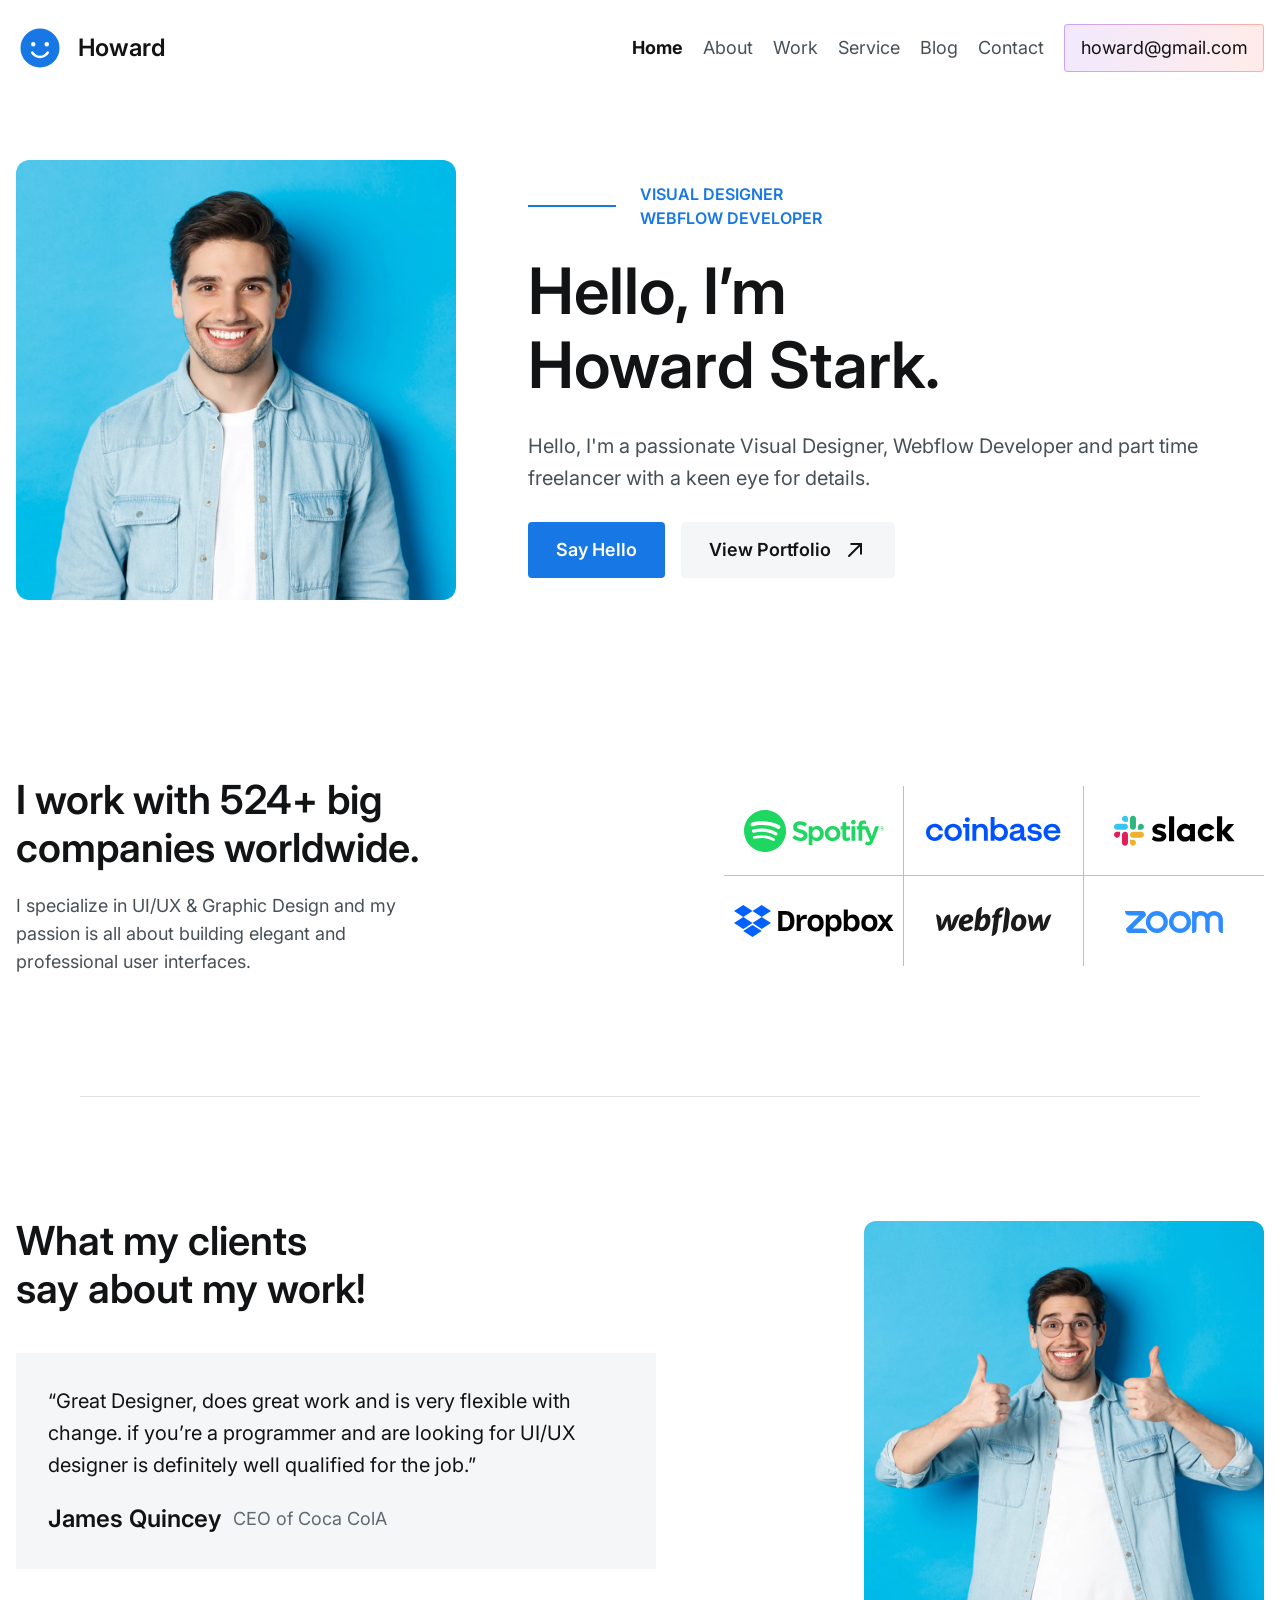
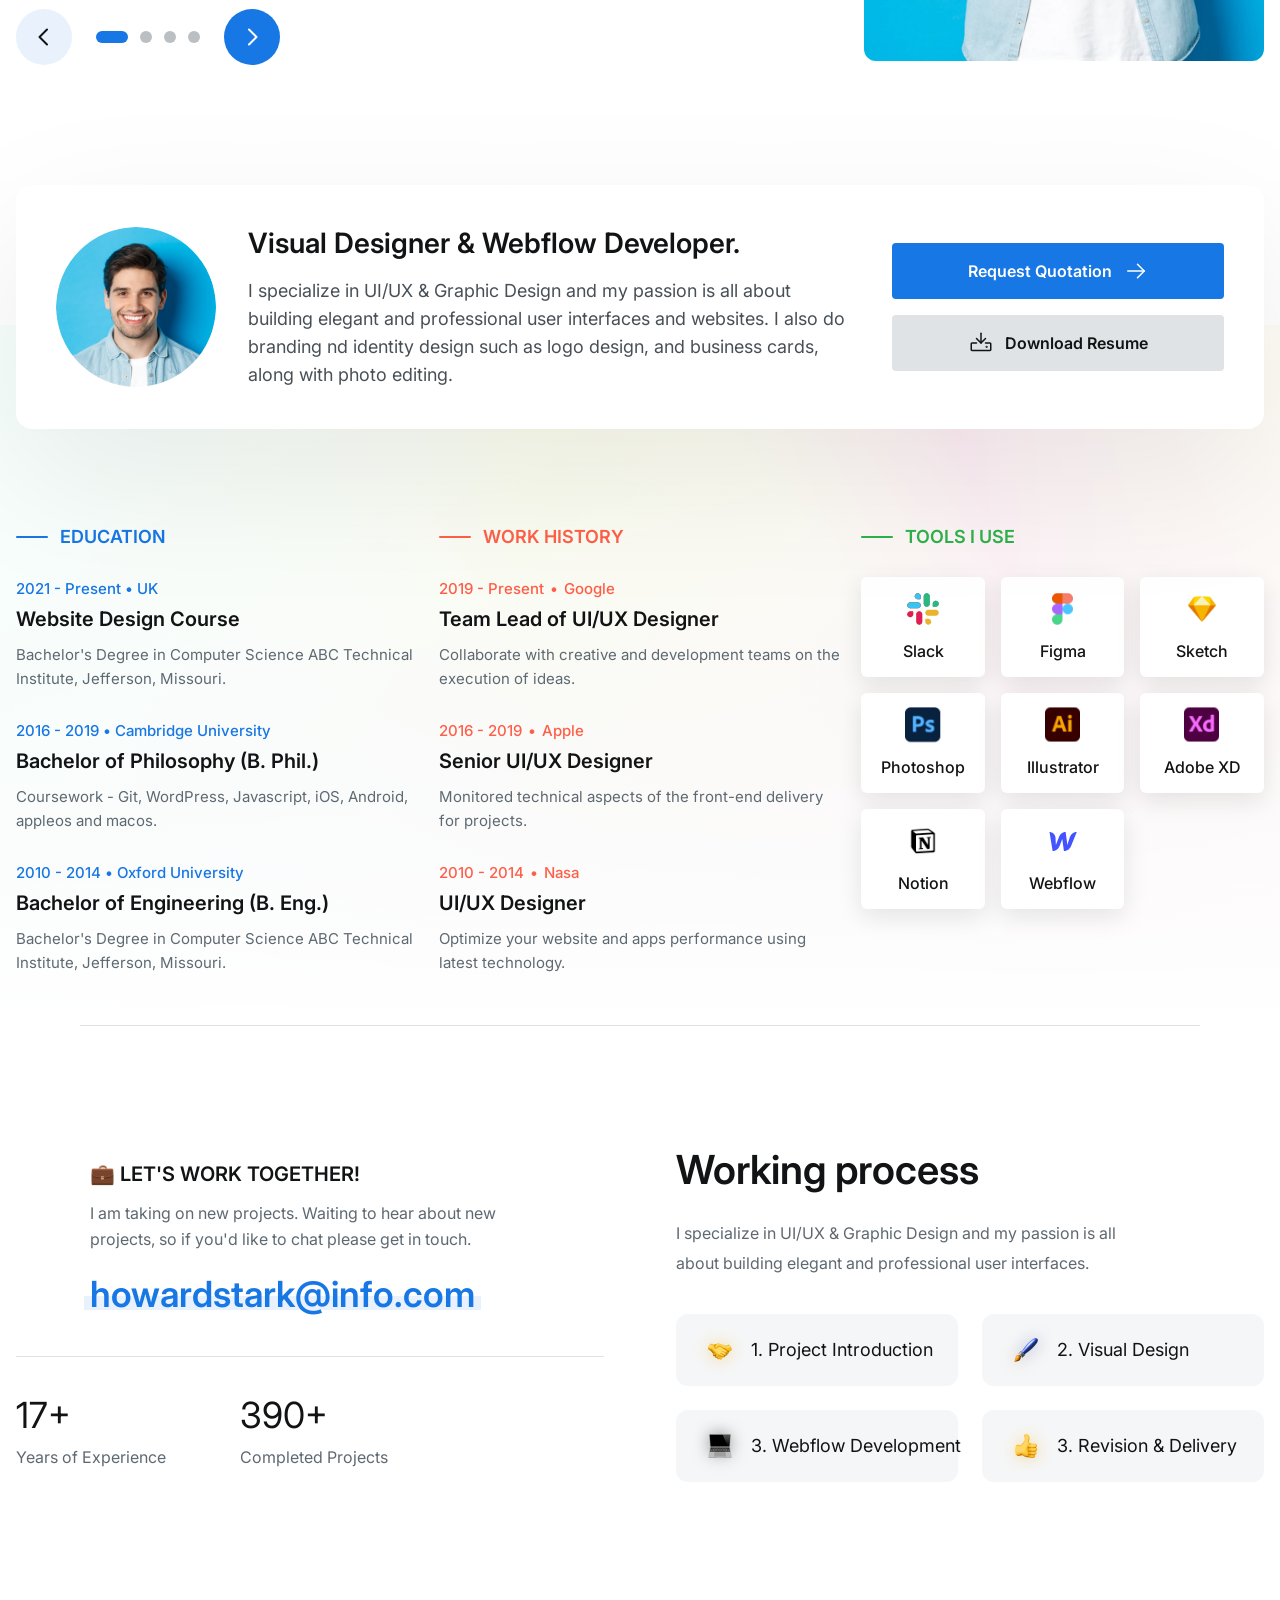
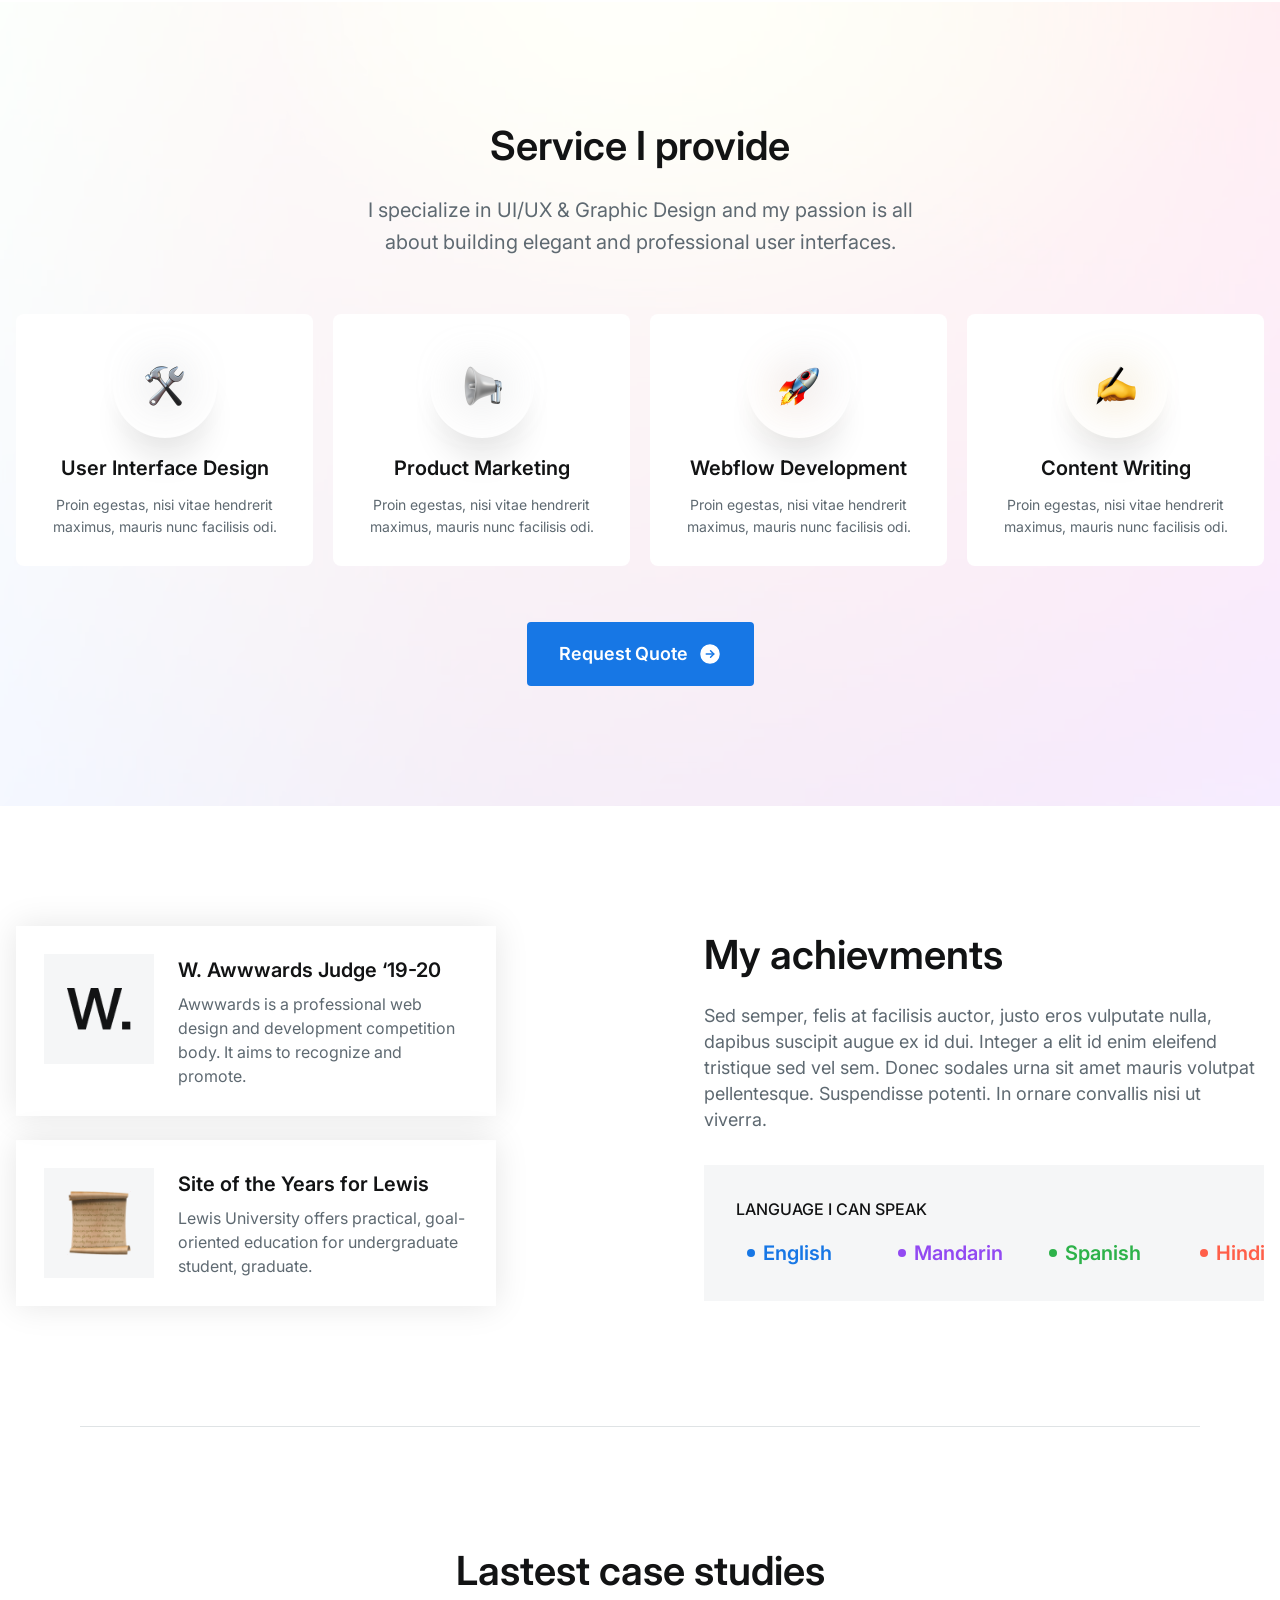
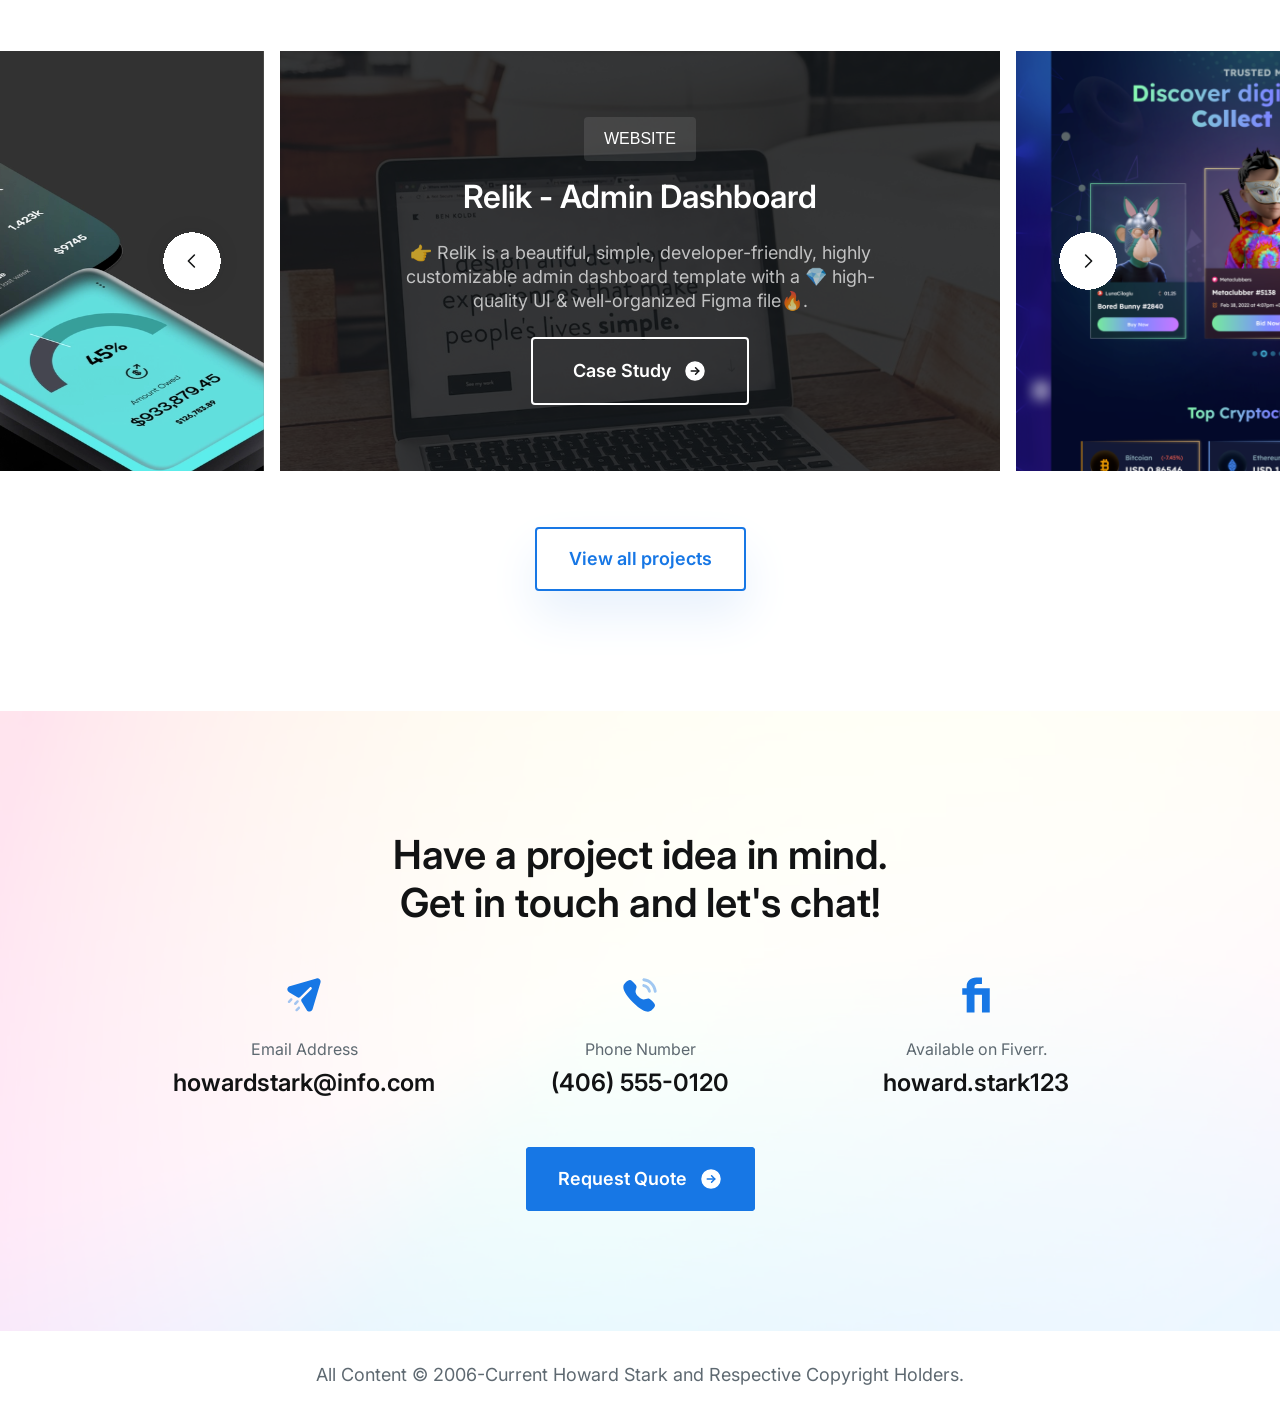
==== task1/index.html @ 7706c27b "Add index.html and new SVG icons for enhanced design and functionality" ====
<!doctype html>
<html lang="vi">
  <head>
    <meta charset="UTF-8" />
    <meta name="viewport" content="width=device-width, initial-scale=1.0" />
    <title>Howard — Portfolio</title>
    <meta name="description" content="" />

    <link rel="preconnect" href="https://fonts.googleapis.com" />
    <link rel="preconnect" href="https://fonts.gstatic.com" crossorigin />
    <link
      href="https://fonts.googleapis.com/css2?family=Fira+Sans:wght@400;500;600;700&family=Inter:wght@400;500;600;700&family=Sora:wght@400;600;700&family=Work+Sans:wght@400;500;600;700&display=swap"
      rel="stylesheet"
    />

    <link rel="preconnect" href="https://fonts.googleapis.com">
    <link rel="preconnect" href="https://fonts.gstatic.com" crossorigin>
    <link href="https://fonts.googleapis.com/css2?family=Inter:wght@400;500;600;700&display=swap" rel="stylesheet">
    <link rel="stylesheet" href="css/reset.css" />
    <link rel="stylesheet" href="css/variables.css" />
    <link rel="stylesheet" href="css/style.css" />
  </head>
  <body>
    <!-- ============ Navigation ============ -->
    <header class="navigation" id="navigation">
      <div class="navigation-logo">
        <a href="#header" class="navbar__logo">
          <img src="assets/icons/smiling-face.svg" alt="" />
          <h1 class="logo-text">Howard</h1>
        </a>
      </div>
      <ul class="navbar-items">
        <li>
          <a href="#header" class="is-active">Home</a>
        </li>
        <li>
          <a href="#about">About</a>
        </li>
        <li>
          <a href="#personal">Work</a>
        </li>
        <li>
          <a href="#services">Service</a>
        </li>
        <li>
          <a href="#latest">Blog</a>
        </li>
        <li>
          <a href="#contact">Contact</a>
        </li>
        <li class="navbar__mail">
          <a href="mailto:howard@gmail.com">howard@gmail.com</a>
        </li>
      </ul>
    </header>

    <!-- ============ Main ============ -->
    <main class="main">
      <!-- ============ Frame554 ============ -->
      <section class="frame554">
        <!-- ============ Frame552 ============ -->
        <div class="frame552">
          <img src="assets/img/avatar1.png" alt="Portrait of Howard Stark">
          <div class="frame552-content">
            <div class="frame552-heading">
              <div class="frame43">
                <div class="frame43-devider"></div>
                <p>Visual Designer<br>Webflow Developer</p>
              </div>
              <h2>Hello, I’m<br>Howard Stark.</h2>
            </div>
            <p>Hello, I'm a passionate Visual Designer, Webflow Developer and part time freelancer with a keen eye for details.</p>
            <div class="frame552-actions">
              <a href="#contact" class="frame552-btn frame552-btn--primary">Say Hello</a>
              <a href="#portfolio" class="frame552-btn frame552-btn--light">
                View Portfolio
                <img src="assets/icons/arrow-topright.svg" alt="">
              </a>
            </div>
          </div>
        </div>
      </section>

      <!-- ============ Company Logo ============ -->
      <section class="company-logo" id="company-logo">
        <div class="company-logo-content" id="content">
          <h2>I work with 524+ big companies worldwide.</h2>
          <p>I specialize in UI/UX & Graphic Design and my passion is all about building elegant and professional user interfaces.</p>
        </div>
        <ul class="company-logo-logo" id="logo">
          <li>
            <img src="assets/icons/spotify.svg" alt="Spotify">
          </li>
          <li>
            <img src="assets/icons/coinbase.svg" alt="Coinbase">
          </li>
          <li>
            <img src="assets/icons/slack.svg" alt="Slack">
          </li>
          <li>
            <img src="assets/icons/dropblock.svg" alt="Dropbox">
          </li>
          <li>
            <img src="assets/icons/webflow.svg" alt="Webflow">
          </li>
          <li>
            <img src="assets/icons/zoom.svg" alt="Zoom">
          </li>
        </ul>
      </section>

      <div class="devider"></div>

      <!-- ============ Frame551 ============ -->
      <section class="frame551" id="header">
        <div class="frame551-content">
          <h2>What my clients<br>say about my work!</h2>
          <div class="frame551-testimonial">
            <p>“Great Designer, does great work and is very flexible with change. if you’re a programmer and are looking for UI/UX designer is definitely well qualified for the job.”</p>
            <div class="frame551-testimonial-content">
              <p class="frame551-testimonial-content-name">James Quincey</p>
              <p class="frame551-testimonial-content-title">CEO of Coca ColA</p>
            </div>
          </div>
          <div class="frame551-text-actions">
            <button type="button" class="frame551-arrow" aria-label="Previous testimonial">
              <img src="assets/icons/arrow-button-left.svg" alt="">
            </button>
            <div class="frame551-positions" aria-label="Testimonial 1 of 4">
              <span class="Rectangle-30" aria-current="true"></span>
              <span class="frame551-position"></span>
              <span class="frame551-position"></span>
              <span class="frame551-position"></span>
            </div>
            <button type="button" class="frame551-arrow" aria-label="Next testimonial">
              <img src="assets/icons/arrow-button-right.svg" alt="">
            </button>
          </div>
        </div>
        <img src="assets/img/avatar2.png" alt="Portrait of Howard Stark">
      </section>

      <!-- ============ About Me ============ -->
      <section class="about-me" id="about-me">
        
        <div class="about">
          <img src="assets/img/avatar3.png" alt="Portrait of Howard Stark">
          <div class="about-content">
            <h2>Visual Designer & Webflow Developer.</h2>
            <p>I specialize in UI/UX &amp; Graphic Design and my passion is all about building elegant and professional user interfaces and websites. I also do branding nd identity design such as logo design, and business cards, along with photo editing.</p>
          </div>
          <div class="about-button">
            <a href="#contact" class="about-button-primary">
              Request Quotation
              <img src="assets/icons/icon-arrowright.svg" alt="">
            </a>
            <a href="#contact" class="about-button-secondary">
              <img src="assets/icons/icon-download.svg" alt="">
              Download Resume
            </a>
          </div>
        </div>
        <!-- ============ Resume ============ -->
        <div class="resume">
          <!-- ============ Education ============ -->
          <div class="education">
            <h3>Education</h3>
            <div class="education-content">
              <div class="education-content-heading">
                <div class="education-content-heading-funfact">
                  <p>2021 - Present</p>
                  <p>•</p>
                  <p>UK</p>
                </div>
                <h4>Website Design Course</h4>
              </div>
              <p>Bachelor's Degree in Computer Science ABC Technical Institute, Jefferson, Missouri.</p>
            </div>
            <div class="education-content">
              <div class="education-content-heading">
                <div class="education-content-heading-funfact">
                  <p>2016 - 2019</p>
                  <p>•</p>
                  <p>Cambridge University</p>
                </div>
                <h4>Bachelor of Philosophy (B. Phil.)</h4>
              </div>
              <p>Coursework - Git, WordPress, Javascript, iOS, Android, appleos and macos.</p>
            </div>
            <div class="education-content">
              <div class="education-content-heading">
                <div class="education-content-heading-funfact">
                  <p>2010 - 2014</p>
                  <p>•</p>
                  <p>Oxford University</p>
                </div>
                <h4>Bachelor of Engineering (B. Eng.)</h4>
              </div>
              <p>Bachelor's Degree in Computer Science ABC Technical Institute, Jefferson, Missouri.</p>
            </div>
          </div>
          <!-- ============ Work History ============ -->
          <div class="work-history">
            <h3>Work History</h3>
            <div class="work-history-content">
              <div class="work-history-content-heading">
                <div class="work-history-content-heading-funfact">
                  <p>2019 - Present</p>
                  <p>•</p>
                  <p>Google</p>
                </div>
                <h4>Team Lead of UI/UX Designer</h4>
              </div>
              <p>Collaborate with creative and development teams on the execution of ideas.</p>
            </div>
            <div class="work-history-content">
              <div class="work-history-content-heading">
                <div class="work-history-content-heading-funfact">
                  <p>2016 - 2019</p>
                  <p>•</p>
                  <p>Apple</p>
                </div>
                <h4>Senior UI/UX Designer</h4>
              </div>
              <p>Monitored technical aspects of the front-end delivery for projects.</p>
            </div>
            <div class="work-history-content">
              <div class="work-history-content-heading">
                <div class="work-history-content-heading-funfact">
                  <p>2010 - 2014</p>
                  <p>•</p>
                  <p>Nasa</p>
                </div>
                <h4>UI/UX Designer</h4>
              </div>
              <p>Optimize your website and apps performance using latest technology.</p>
            </div>
          </div>
          <!-- ============ Tools i USE ============ -->
          <div class="tools-i-use">
            <h3>Tools i USE</h3>
            <ul class="tools">
              <li class="tool">
                <img src="assets/icons/slack-vertical.svg" alt="Slack Logo">
                <p>Slack</p>
              </li>
              <li class="tool">
                <img src="assets/icons/figma-vertical.svg" alt="Figma Logo">
                <p>Figma</p>
              </li>
              <li class="tool">
                <img src="assets/icons/sketch-vertical.svg" alt="Sketch Logo">
                <p>Sketch</p>
              </li>
              <li class="tool">
                <img src="assets/icons/photoshop-vertical.svg" alt="Photoshop Logo">
                <p>Photoshop</p>
              </li>
              <li class="tool">
                <img src="assets/icons/illustrator-vertical.svg" alt="Illustrator Logo">
                <p>Illustrator</p>
              </li>
              <li class="tool">
                <img src="assets/icons/adobexd-vertical.svg" alt="Adobe XD Logo">
                <p>Adobe XD</p>
              </li>
              <li class="tool">
                <img src="assets/icons/notion-vertical.svg" alt="Notion Logo">
                <p>Notion</p>
              </li>
              <li class="tool">
                <img src="assets/icons/webflow-vertical.svg" alt="Webflow Logo">
                <p>Webflow</p>
              </li>
            </ul>
          </div>
        </div>
      </section>
      <div class="devider"></div>

      <!-- ============ Working Process ============ -->
      <section class="working-process" id="working-process">
        <div class="contact-info">
          <div class="cta">
            <div class="cta-heading">
              <h2>💼 LET'S WORK TOGETHER!</h2>
              <p>I am taking on new projects. Waiting to hear about new <br>projects, so if you'd like to chat please get in touch.</p>
            </div>
            <div class="cta-email">
              <p>howardstark@info.com</p>
              <div class="cta-email-underline"></div>
            </div>
          </div>
          <div class="contact-info-devider"></div>
          <div class="fun-fact">
            <div class="year-of-exp">
              <p>17+</p>
              <h3>Years of Experience</h3>
            </div>
            <div class="completed-projects">
              <p>390+</p>
              <h3>Completed Projects</h3>
            </div>
          </div>
        </div>
        <div class="content">
          <div class="content-heading">
            <h4>Working process</h4>
            <p>I specialize in UI/UX & Graphic Design and my passion is all <br>about building elegant and professional user interfaces.</p>
          </div>
          <ul class="content-process">
            <li class="content-process-item">
              <div class="content-process-item-icon">
                <img class="icon-blur" src="assets/icons/process-icon1.png" alt="">
                <img src="assets/icons/process-icon1.png" alt="">
              </div>
              <p>1. Project Introduction</p>
            </li>
            <li class="content-process-item">
              <div class="content-process-item-icon">
                <img class="icon-blur" src="assets/icons/process-icon2.png" alt="">
                <img src="assets/icons/process-icon2.png" alt="">
              </div>
              <p>2. Visual Design</p>
            </li>
            <li class="content-process-item">
              <div class="content-process-item-icon">
                <img class="icon-blur" src="assets/icons/process-icon3.png" alt="">
                <img src="assets/icons/process-icon3.png" alt="">
              </div>
              <p>3. Webflow Development</p>
            </li>
            <li class="content-process-item">
              <div class="content-process-item-icon">
                <img class="icon-blur" src="assets/icons/process-icon4.png" alt="">
                <img src="assets/icons/process-icon4.png" alt="">
              </div>
              <p>3. Revision & Delivery</p>
            </li>
          </ul>
        </div>
      </section>

      <!-- ============ Service I provide ============ -->
      <section class="service" id="service">
        <div class="service-heading">
          <h2>Service I provide</h2>
          <p>I specialize in UI/UX & Graphic Design and my passion is all about building elegant and professional user interfaces.</p>
        </div>
        <ul class="service-card">
          <li class="service-card-item">
            <div class="service-card-item-icon">
              <img class="icon-service-blur" src="assets/icons/service-icon1.png" alt="">
              <img src="assets/icons/service-icon1.png" alt="">
              <div class="service-card-item-icon-background"></div>
            </div>
            <div class="service-card-item-content">
              <h3>User Interface Design</h3>
              <p>Proin egestas, nisi vitae hendrerit maximus, mauris nunc facilisis odi.</p>
            </div>
          </li>
          <li class="service-card-item">
            <div class="service-card-item-icon">
              <img class="icon-service-blur" src="assets/icons/service-icon2.png" alt="">
              <img src="assets/icons/service-icon2.png" alt="">
              <div class="service-card-item-icon-background"></div>
            </div>
            <div class="service-card-item-content">
              <h3>Product Marketing</h3>
              <p>Proin egestas, nisi vitae hendrerit maximus, mauris nunc facilisis odi.</p>
            </div>
          </li>
          <li class="service-card-item">
            <div class="service-card-item-icon">
              <img class="icon-service-blur" src="assets/icons/service-icon3.png" alt="">
              <img src="assets/icons/service-icon3.png" alt="">
              <div class="service-card-item-icon-background"></div>
            </div>
            <div class="service-card-item-content">
              <h3>Webflow Development</h3>
              <p>Proin egestas, nisi vitae hendrerit maximus, mauris nunc facilisis odi.</p>
            </div>
          </li>
          <li class="service-card-item">
            <div class="service-card-item-icon">
              <img class="icon-service-blur" src="assets/icons/service-icon4.png" alt="">
              <img src="assets/icons/service-icon4.png" alt="">
              <div class="service-card-item-icon-background"></div>
            </div>
            <div class="service-card-item-content">
              <h3>Content Writing</h3>
              <p>Proin egestas, nisi vitae hendrerit maximus, mauris nunc facilisis odi.</p>
            </div>
          </li>
        </ul>
        <div class="service-button">
          <a href="#contact" class="service-button-primary">
            Request Quote
            <img src="assets/icons/arrow-whitecycle-right.svg">
          </a>
        </div>
      </section>

      <!-- ============ Awards ============ -->
      <section class="awards" id="awards">
        <div class="awards-card">
          <div class="awards-card-item">
            <div class="awards-card-item-icon">
              <img src="assets/icons/award-icon1.png" alt="">
            </div>
            <div class="awards-card-item-content">
              <h3>W. Awwwards Judge ‘19-20</h3>
              <p>Awwwards is a professional web design and development competition body. It aims to recognize and promote.</p>
            </div>
          </div>
          <div class="awards-card-item">
            <div class="awards-card-item-icon">
              <img src="assets/icons/award-icon2.png" alt="">
            </div>
            <div class="awards-card-item-content">
              <h3>Site of the Years for Lewis</h3>
              <p>Lewis University offers practical, goal-oriented education for undergraduate student, graduate.</p>
            </div>
          </div>
        </div>  
        <div class="awards-content">
          <div class="awards-content-heading">
            <h2>My achievments</h2>
            <p>Sed semper, felis at facilisis auctor, justo eros vulputate nulla, dapibus suscipit augue ex id dui. Integer a elit id enim eleifend tristique sed vel sem. Donec sodales urna sit amet mauris volutpat pellentesque. Suspendisse potenti. In ornare convallis nisi ut viverra.</p>
          </div>
          <div class="awards-content-language">
            <h4>LANGUAGE I CAN SPEAK</h4>
            <ul class="awards-content-language-list">
              <li>
                <span class="dot" aria-hidden="true"></span>
                <p>English</p>
              </li>
              <li>
                <span class="dot" aria-hidden="true"></span>
                <p>Mandarin</p>
              </li>
              <li>
                <span class="dot" aria-hidden="true"></span>
                <p>Spanish</p>
              </li>
              <li>
                <span class="dot" aria-hidden="true"></span>
                <p>Hindi</p>
              </li>
            </ul>
          </div>
        </div>
      </section>
      <div class="devider"></div>

      <!-- ============ Lastest case studies ============ -->
      <section class="projects" id="projects">
        <h2>Lastest case studies</h2>
        <div class="projects-card">
          <div class="projects-card-item">
            <img class="projects-card-media" src="assets/img/project1.svg" alt="Mobile analytics dashboard">
          </div>
          <div class="projects-card-item projects-card-item--featured">
            <img class="projects-card-media" src="assets/img/project2.png" alt="Laptop on a table showing a website">
            <div class="projects-card-overlay">
              <div class="projects-card-heading">
                <div class="projects-card-heading-content">
                  <p class="projects-card-frame64">WEBSITE</p>
                  <h3>Relik - Admin Dashboard</h3>
                </div>
                <p>👉 Relik is a beautiful, simple, developer-friendly, highly customizable admin dashboard template with a 💎 high-quality UI &amp; well-organized Figma file🔥.</p>
              </div>
              <a href="#projects" class="projects-card-case">
                Case Study
                <img src="assets/icons/black-arrow-whitecycle-right.svg" alt="">
              </a>
            </div>
          </div>
          <div class="projects-card-item">
            <img class="projects-card-media" src="assets/img/project3.svg" alt="NFT marketplace preview">
          </div>
          <button type="button" class="projects-card-button projects-card-button--prev" aria-label="Previous project">
            <img src="assets/icons/whitecycle-left.svg" alt="">
          </button>
          <button type="button" class="projects-card-button projects-card-button--next" aria-label="Next project">
            <img src="assets/icons/whitecycle-right.svg" alt="">
          </button>
        </div>
        <div class="projects-button">
          <a href="#projects" class="projects-button-primary">
            View all projects
          </a>
        </div>
      </section>
    </main>

    <!-- ============ Footer ============ -->
    <footer class="footer" id="footer">
      <div class="footer-CTA">
        <h2>Have a project idea in mind.<br>Get in touch and let's chat!</h2>
        <div class="footer-CTA-frame497">
          <div class="footer-CTA-frame494">
            <img src="assets/icons/email-icon.svg" alt="">
            <div class="footer-CTA-frame494-content">
              <h3>Email Address</h3>
              <p>howardstark@info.com</p>
            </div>
          </div>
          <div class="footer-CTA-frame495">
            <img src="assets/icons/phone-icon.svg" alt="">
            <div class="footer-CTA-frame495-content">
              <h3>Phone Number</h3>
              <p>(406) 555-0120</p>
            </div>
          </div>
          <div class="footer-CTA-frame496">
            <img src="assets/icons/fiverr-icon.svg" alt="">
            <div class="footer-CTA-frame496-content">
              <h3>Available on Fiverr.</h3>
              <p>howard.stark123</p>
            </div>
          </div>
        </div>
        <div class="footer-CTA-button">
          <a href="#contact" class="footer-CTA-button-primary">
            Request Quote
            <img src="assets/icons/arrow-whitecycle-right.svg" alt="">
          </a>
        </div>
      </div>
      <div class="footer-copyright">
        <h2>All Content © 2006-Current Howard Stark and Respective Copyright Holders.</h2>
      </div>
    </footer>
  </body>
</html>
---- task1/css/variables.css ----
:root {
    /* ---- COLOR ---- */

    /* ---- Colors (main) ---- */
    --color-main50: #E8F1FC; 
    --color-main100: #D1E4FA; 
    --color-main200: #A2C9F5; 
    --color-main300: #74ADEF; 
    --color-main400: #4592EA; 
    --color-main500: #1777E5; 
    --color-main600: #125FB7; 
    --color-main700: #0E4789; 
    --color-main800: #09305C; 
    --color-main900: #05182E; 
    /* ---- Colors (product) ---- */
    --color-product50: #E6F8FF; 
    --color-product100: #CCF1FF; 
    --color-product200: #99E4FF; 
    --color-product300: #66D6FF; 
    --color-product400: #33C9FF; 
    --color-product500: #00BBFF; 
    --color-product600: #0096CC; 
    --color-product700: #007099; 
    --color-product800: #004B66; 
    --color-product900: #002533; 
    /* ---- Colors (resume) ---- */
    --color-resume50: #FAEEEE; 
    --color-resume100: #F5DEDD; 
    --color-resume200: #ECBDBB; 
    --color-resume300: #E29B99; 
    --color-resume400: #D97A77; 
    --color-resume500: #CF5955; 
    --color-resume600: #A64744; 
    --color-resume700: #7C3533; 
    --color-resume800: #532422; 
    --color-resume900: #291211; 
    /* ---- Colors (ceo) ---- */
    --color-ceo50: #FFEFED; 
    --color-ceo100: #FFDFDB; 
    --color-ceo200: #FFBFB6; 
    --color-ceo300: #FF9F92; 
    --color-ceo400: #FF7F6D; 
    --color-ceo500: #FF5F49; 
    --color-ceo600: #CC4C3A; 
    --color-ceo700: #99392C; 
    --color-ceo800: #66261D; 
    --color-ceo900: #33130F;
    /* ---- Colors (ceo-2) ---- */
    --color-ceo-2-50: #EBEFF7; 
    --color-ceo-2-100: #CFD8E5; 
    --color-ceo-2-200: #A9B9CC; 
    --color-ceo-2-300: #889BB6; 
    --color-ceo-2-400: #6D84A6; 
    --color-ceo-2-500: #536D97; 
    --color-ceo-2-600: #3E5985; 
    --color-ceo-2-700: #274577; 
    --color-ceo-2-800: #153367; 
    --color-ceo-2-900: #0D2159;
    /* ---- Colors (dev) ---- */
    --color-dev50: #FEFBEF; 
    --color-dev100: #FDF8DF; 
    --color-dev200: #FAF1C0; 
    --color-dev300: #F8E9A0; 
    --color-dev400: #F5E281; 
    --color-dev500: #F3DB61; 
    --color-dev600: #C2AF4E; 
    --color-dev700: #92833A; 
    --color-dev800: #615827; 
    --color-dev900: #312C13;
    /* ---- Colors (dev-2) ---- */
    --color-dev-2-50: #E9F0EC; 
    --color-dev-2-100: #D3E2DA; 
    --color-dev-2-200: #A7C4B4; 
    --color-dev-2-300: #7BA78F; 
    --color-dev-2-400: #4F8969; 
    --color-dev-2-500: #236C44; 
    --color-dev-2-600: #1C5636; 
    --color-dev-2-700: #154129; 
    --color-dev-2-800: #0E2B1B; 
    --color-dev-2-900: #07160E;
        /* ---- Colors (gray) ---- */
    --color-gray50: #F5F6F7; 
    --color-gray100: #DFE3E5; 
    --color-gray200: #BABFC3; 
    --color-gray300: #9AA1A6; 
    --color-gray400: #7B848B; 
    --color-gray500: #5E6971; 
    --color-gray600: #485057; 
    --color-gray700: #353A3E; 
    --color-gray800: #222628; 
    --color-gray900: #121314;
    --color-white: #FFFFFF;
    /* ---- Colors (uiux) ---- */
    --color-uiux50: #F4EDFE; 
    --color-uiux100: #E9DBFC; 
    --color-uiux200: #D3B6FA; 
    --color-uiux300: #BE92F7; 
    --color-uiux400: #A86DF5; 
    --color-uiux500: #9249F2; 
    --color-uiux600: #753AC2; 
    --color-uiux700: #582C91; 
    --color-uiux800: #3A1D61; 
    --color-uiux900: #1D0F30;
    /* ---- Colors (doctor) ---- */
    --color-doctor50: #FFFBE8; 
    --color-doctor100: #FFF7D1; 
    --color-doctor200: #FFF0A3; 
    --color-doctor300: #FFE876; 
    --color-doctor400: #FFE148; 
    --color-doctor500: #FFD91A; 
    --color-doctor600: #CCAE15; 
    --color-doctor700: #998210; 
    --color-doctor800: #66570A; 
    --color-doctor900: #332B05;
    /* ---- Colors (photo) ---- */
    --color-photo50: #EAF7ED; 
    --color-photo100: #D5F0DB; 
    --color-photo200: #ABE0B7; 
    --color-photo300: #81D192; 
    --color-photo400: #57C16E; 
    --color-photo500: #2DB24A; 
    --color-photo600: #248E3B; 
    --color-photo700: #1B6B2C; 
    --color-photo800: #12471E; 
    --color-photo900: #09240F;

    /* ---- TYPOGRAPHY ---- */
    --font-main: "Inter", sans-serif;
    --font-product-design: "Work Sans";
    --font-ceo: "Satoshi";
    --font-resume: "Fira Sans";
    --font-dev: "Inter";


    --main-display1: 600 80px/1.2 var(--font-main); color: var(--color-gray900);
    --main-h1: 600 48px/1.2 var(--font-main); color: var(--color-gray900);
    --main-h2: 600 40px/1.2 var(--font-main); color: var(--color-gray900);
    --main-h3: 600 32px/1.2 var(--font-main); color: var(--color-gray900);
    --main-h4: 600 24px/1.2 var(--font-main); color: var(--color-gray900);
    --main-h5: 600 18px/1.2 var(--font-main); color: var(--color-gray900);

    --main-cap1: 600 20px/1.2 var(--font-main); color: var(--color-gray900);
    --main-cap2: 600 18px/1.2 var(--font-main); color: var(--color-gray900);
    --main-cap3: 600 16px/1.2 var(--font-main); color: var(--color-gray900);
    --main-cap4: 600 14px/1.2 var(--font-main); color: var(--color-gray900);
    --main-cap5: 600 12px/1.2 var(--font-main); color: var(--color-gray900);
    --main-cap6: 600 10px/1.2 var(--font-main); color: var(--color-gray900);

    --main-body-xxl-400: 400 24px/1.2 var(--font-main); color: var(--color-gray900);
    --main-body-xxl-500: 500 24px/1.2 var(--font-main); color: var(--color-gray900);

    --main-body-xl-400: 400 20px/1.2 var(--font-main); color: var(--color-gray900);
    --main-body-xl-500: 500 20px/1.2 var(--font-main); color: var(--color-gray900);

    --main-body-large-400: 400 18px/1.2 var(--font-main); color: var(--color-gray900);
    --main-body-large-500: 500 18px/1.2 var(--font-main); color: var(--color-gray900);

    --main-body-regular-400: 400 16px/1.2 var(--font-main); color: var(--color-gray900);
    --main-body-regular-500: 500 16px/1.2 var(--font-main); color: var(--color-gray900);

    --main-body-small-400: 400 14px/1.2 var(--font-main); color: var(--color-gray900);
    --main-body-small-500: 500 14px/1.2 var(--font-main); color: var(--color-gray900);

    --main-body-xs-400: 400 12px/1.2 var(--font-main); color: var(--color-gray900);
    --main-body-xs-500: 500 12px/1.2 var(--font-main); color: var(--color-gray900);

    --ceo-display1: 900 80px/1.2 var(--font-main); color: var(--color-ceo-2-900);
    --ceo-display2: 900 72px/1.2 var(--font-main); color: var(--color-ceo-2-900);

    --ceo-h1: 900 56px/1.2 var(--font-ceo); color: var(--color-ceo-2-900);
    --ceo-h2: 900 48px/1.2 var(--font-ceo); color: var(--color-ceo-2-900);
    --ceo-h3: 900 40px/1.2 var(--font-ceo); color: var(--color-ceo-2-900);
    --ceo-h4: 900 32px/1.2 var(--font-ceo); color: var(--color-ceo-2-900);
    --ceo-h5: 900 24px/1.2 var(--font-ceo); color: var(--color-ceo-2-900);
    --ceo-h6: 900 16px/1.2 var(--font-ceo); color: var(--color-ceo-2-900);

    --ceo-cap1: 700 20px/1.2 var(--font-ceo); color: var(--color-ceo-2-900);
    --ceo-cap2: 700 18px/1.2 var(--font-ceo); color: var(--color-ceo-2-900);
    --ceo-cap3: 700 16px/1.2 var(--font-ceo); color: var(--color-ceo-2-900);
    --ceo-cap4: 700 14px/1.2 var(--font-ceo); color: var(--color-ceo-2-900);
    --ceo-cap5: 700 12px/1.2 var(--font-ceo); color: var(--color-ceo-2-900);
    --ceo-cap6: 700 10px/1.2 var(--font-ceo); color: var(--color-ceo-2-900);

    --ceo-body-xxl-400: 400 24px/1.2 var(--font-ceo); color: var(--color-ceo-2-900);
    --ceo-body-xxl-500: 500 24px/1.2 var(--font-ceo); color: var(--color-ceo-2-900);
    --ceo-body-xxl-700: 700 24px/1.2 var(--font-ceo); color: var(--color-ceo-2-900);  

    --ceo-body-xl-400: 400 20px/1.2 var(--font-ceo); color: var(--color-ceo-2-900);
    --ceo-body-xl-500: 500 20px/1.2 var(--font-ceo); color: var(--color-ceo-2-900);
    --ceo-body-xl-700: 700 20px/1.2 var(--font-ceo); color: var(--color-ceo-2-900);

    --ceo-body-large-400: 400 18px/1.2 var(--font-ceo); color: var(--color-ceo-2-900);
    --ceo-body-large-500: 500 18px/1.2 var(--font-ceo); color: var(--color-ceo-2-900);
    --ceo-body-large-700: 700 18px/1.2 var(--font-ceo); color: var(--color-ceo-2-900);

    --ceo-body-regular-400: 400 16px/1.2 var(--font-ceo); color: var(--color-ceo-2-900);
    --ceo-body-regular-500: 500 16px/1.2 var(--font-ceo); color: var(--color-ceo-2-900);
    --ceo-body-regular-700: 700 16px/1.2 var(--font-ceo); color: var(--color-ceo-2-900);

    --ceo-body-small-400: 400 14px/1.2 var(--font-ceo); color: var(--color-ceo-2-900);
    --ceo-body-small-500: 500 14px/1.2 var(--font-ceo); color: var(--color-ceo-2-900);
    --ceo-body-small-700: 700 14px/1.2 var(--font-ceo); color: var(--color-ceo-2-900);

    --ceo-body-xs-400: 400 12px/1.2 var(--font-ceo); color: var(--color-ceo-2-900);
    --ceo-body-xs-500: 500 12px/1.2 var(--font-ceo); color: var(--color-ceo-2-900);
    --ceo-body-xs-700: 700 12px/1.2 var(--font-ceo); color: var(--color-ceo-2-900);

    --product-design-h1: 700 56px/1.2 var(--font-product-design); color: var(--color-gray-900);
    --product-design-h2: 700 48px/1.2 var(--font-product-design); color: var(--color-gray-900);
    --product-design-h3: 700 40px/1.2 var(--font-product-design); color: var(--color-gray-900);
    --product-design-h4: 700 32px/1.2 var(--font-product-design); color: var(--color-gray-900);
    --product-design-h5: 700 24px/1.2 var(--font-product-design); color: var(--color-gray-900);
    --product-design-h6: 700 16px/1.2 var(--font-product-design); color: var(--color-gray-900);

    --product-design-cap1: 500 20px/1.2 var(--font-product-design); color: var(--color-gray-900);
    --product-design-cap2: 500 18px/1.2 var(--font-product-design); color: var(--color-gray-900);
    --product-design-cap3: 500 16px/1.2 var(--font-product-design); color: var(--color-gray-900);
    --product-design-cap4: 500 14px/1.2 var(--font-product-design); color: var(--color-gray-900);
    --product-design-cap5: 500 12px/1.2 var(--font-product-design); color: var(--color-gray-900);
    --product-design-cap6: 500 10px/1.2 var(--font-product-design); color: var(--color-gray-900);

    --product-design-body-xxl-400: 400 24px/1.2 var(--font-product-design); color: var(--color-gray-900);
    --product-design-body-xxl-500: 500 24px/1.2 var(--font-product-design); color: var(--color-gray-900);
    --product-design-body-xxl-600: 600 24px/1.2 var(--font-product-design); color: var(--color-gray-900);

    --product-design-body-xl-400: 400 20px/1.2 var(--font-product-design); color: var(--color-gray-900);
    --product-design-body-xl-500: 500 20px/1.2 var(--font-product-design); color: var(--color-gray-900);
    --product-design-body-xl-600: 600 20px/1.2 var(--font-product-design); color: var(--color-gray-900);

    --product-design-body-large-400: 400 18px/1.2 var(--font-product-design); color: var(--color-gray-900);
    --product-design-body-large-500: 500 18px/1.2 var(--font-product-design); color: var(--color-gray-900);
    --product-design-body-large-600: 600 18px/1.2 var(--font-product-design); color: var(--color-gray-900);

    --product-design-body-regular-400: 400 16px/1.2 var(--font-product-design); color: var(--color-gray-900);
    --product-design-body-regular-500: 500 16px/1.2 var(--font-product-design); color: var(--color-gray-900);
    --product-design-body-regular-600: 600 16px/1.2 var(--font-product-design); color: var(--color-gray-900);

    --product-design-body-small-400: 400 14px/1.2 var(--font-product-design); color: var(--color-gray-900);
    --product-design-body-small-500: 500 14px/1.2 var(--font-product-design); color: var(--color-gray-900);
    --product-design-body-small-600: 600 14px/1.2 var(--font-product-design); color: var(--color-gray-900);

    --product-design-body-xs-400: 400 12px/1.2 var(--font-product-design); color: var(--color-gray-900);
    --product-design-body-xs-500: 500 12px/1.2 var(--font-product-design); color: var(--color-gray-900);
    --product-design-body-xs-600: 600 12px/1.2 var(--font-product-design); color: var(--color-gray-900);

    --dev-display1: 700 64px/1.2 var(--font-dev); color: var(--color-gray-900);
    --dev-h1: 700 48px/1.2 var(--font-dev); color: var(--color-gray-900);
    --dev-h1: 700 44px/1.2 var(--font-dev); color: var(--color-gray-900);
    --dev-h1: 700 36px/1.2 var(--font-dev); color: var(--color-gray-900);
    --dev-h1: 700 32px/1.2 var(--font-dev); color: var(--color-gray-900);
    --dev-h5: 700 24px/1.2 var(--font-dev); color: var(--color-gray-900);

    --dev-button-medium: 700 16px/1.2 var(--font-dev); color: var(--color-gray-900);
    --dev-button-small: 700 14px/1.2 var(--font-dev); color: var(--color-gray-900);

    --dev-cap1: 600 20px/1.2 var(--font-dev); color: var(--color-gray-900);
    --dev-cap2: 600 18px/1.2 var(--font-dev); color: var(--color-gray-900);
    --dev-cap3: 600 16px/1.2 var(--font-dev); color: var(--color-gray-900);
    --dev-cap4: 600 14px/1.2 var(--font-dev); color: var(--color-gray-900);
    --dev-cap5: 600 12px/1.2 var(--font-dev); color: var(--color-gray-900);
    --dev-cap6: 600 10px/1.2 var(--font-dev); color: var(--color-gray-900);


}
---- task1/css/style.css ----
html {
    scrollbar-width: none;
}

body {
    -ms-overflow-style: none;
}

body::-webkit-scrollbar {
    display: none;
}

body {
    background: var(--color-white);
    color: var(--color-white);
    display: flex;
    flex-direction: column;
    align-items: center;
    padding: 0px;
    position: relative;
    width: 100%;
    margin: 0 auto;
    
}

.main {
    width: 100vw;
    max-width: 1920px;
    margin: 0 auto;
    padding-inline: clamp(16px, calc((100vw - 1320px) / 2), 300px);
}

.devider {
    display: flex;
    width: 100%;
    height: 1px;
    background: var(--color-gray100);
    max-width: 1320px;
    align-items: center;
    justify-content: center;
}

@media (max-width: 1439px) {
    .devider {
        max-width: min(1120px, 100%);
        margin-inline: auto;
    }
}
@media (max-width: 1024px) {
    .devider {
        max-width: 100%;
        width: 100%;
    }
}
@media (max-width: 768px) {
    .devider {
        max-width: 100%;
    }
}

/* ============ (frame554) ============ */
.frame554 {
    width: 100%;
    color: var(--color-white);
    display: flex;
    flex-direction: column;
    align-items: center;
    justify-content: center;
    align-items: center;
    padding-block: 88px;
    padding-inline: 0px;
    padding-bottom: 72px;
}

/* ============ (Header) ============ */
.navigation {
    width: 100%;
    display: flex;
    flex-direction: row;
    align-items: center;
    padding-block: 32px;
    padding-inline: clamp(16px, calc((100vw - 1320px) / 2), 300px);
    width: 100%;
    flex: none;
    order: 0;
    flex-grow: 0;
    justify-content: space-between;
}

.navbar__logo {
    display: flex;
    flex-direction: row;
    justify-content: flex-start;
    align-items: center;
    padding: 0px;
    gap: 12px;
    margin: 0 auto;
    width: 100%;
    margin: 0 auto;
    max-width: 151px;
    height: 48px;
    flex: none;
    order: 0;
    flex-grow: 0;

}

.navbar__logo img {
    width: 100%;
    margin: 0 auto;
    max-width: 48px;
    height: 48px;
    flex: none;
    order: 0;
    flex-grow: 0;
}

.logo-text {
    width: 100%;
    margin: 0 auto;
    max-width: 91px;
    height: 32px;
    font: var(--main-h4);
    line-height: 32px;
    text-align: center;
    color: var(--color-gray900);
    flex: none;
    order: 1;
    flex-grow: 0;

}

.navbar-items {
    width: auto;
    display: flex;
    flex-direction: row;
    align-items: center;
    padding: 0px;
    gap: 32px;

    width: auto;
    flex: none;
}

.navbar-items a {
    font: var(--main-body-large-400);
    line-height: 26px;
    text-align: center;
    color: var(--color-gray600);
}

.navbar-items a:hover {
    color: var(--color-gray900);
}

.navbar-items a.is-active {
    width: 100%;
    font: var(--main-body-large-400);
    font-weight: 700;
    height: 26px;
    color: var(--color-gray900);
}

.navbar__mail {
    box-sizing: border-box;
    display: flex;
    flex-direction: row;
    justify-content: center;
    align-items: center;
    padding: 0px 24px;
    width: 100%;
    margin: 0 auto;
    max-width: 219px;
    height: 56px;
    background: linear-gradient(90deg, rgba(146, 73, 242, 0.12) 0%, rgba(255, 95, 73, 0.12) 100%);
    border: 1px solid transparent;
    border-radius: 4px;
    background:
        linear-gradient(90deg, rgba(146, 73, 242, 0.12) 0%, rgba(255, 95, 73, 0.12) 100%) padding-box,
        linear-gradient(#fff, #fff) padding-box,
        linear-gradient(90deg, rgba(146, 73, 242, 0.5) 0%, rgba(255, 95, 73, 0.5) 100%) border-box;
    background-origin: border-box;
    font: var(--main-body-large-500);
    line-height: 56px;
    text-align: center;
    white-space: nowrap;
    color: var(--color-gray900);
    flex: none;
    order: 6;
    flex-grow: 0;
}

.navbar__mail a {
    color: var(--color-gray900);
}

@media (max-width: 1439px) {
    .frame554 {
        padding-block: 64px;
        padding-bottom: 56px;
    }

    .navigation {
        gap: 16px;
        padding-block: 24px;
    }

    .navbar-items {
        gap: 20px;
    }

    .navbar__mail {
        padding: 0 16px;
        max-width: 200px;
        height: 48px;
        line-height: 48px;
        font-size: 16px;
    }
}

@media (max-width: 1024px) {
    .frame554 {
        padding-block: 48px;
        padding-bottom: 40px;
    }

    .navigation {
        flex-wrap: wrap;
        gap: 12px;
        padding-block: 20px;
    }

    .navbar-items {
        flex-wrap: wrap;
        justify-content: flex-end;
        gap: 12px 16px;
        flex: 1 1 auto;
        min-width: 0;
    }

    .navbar-items a {
        font-size: 16px;
        line-height: 1.4;
    }

    .navbar__mail {
        max-width: none;
        height: 44px;
        line-height: 44px;
        padding: 0 14px;
        font-size: 14px;
    }
}

@media (max-width: 768px) {
    .frame554 {
        padding-block: 40px;
        padding-bottom: 32px;
    }

    .navigation {
        justify-content: center;
    }

    .navbar__logo {
        margin: 0;
    }

    .navbar-items {
        width: 100%;
        justify-content: center;
        gap: 10px 14px;
    }

    .navbar-items a {
        font-size: 14px;
    }

    .navbar__mail {
        width: auto;
        max-width: 100%;
    }
}

/* ============ (Frame552) ============ */
.frame552{
    width: 100%;
    display: flex;
    flex-direction: row;
    align-items: center;
    justify-content: center;
    align-items: center;
    gap: clamp(32px, 8vw, 136px);
    padding-block: 0px;
}

.frame552 > img {
    width: 100%;
    max-width: 536px;
    height: auto;
    max-height: none;
    aspect-ratio: 1 / 1;
    flex: 0 1 auto;
    object-fit: cover;
    border-radius: 12px;
}

.frame552-content {
    display: flex;
    flex-direction: column;
    align-items: flex-start;
    justify-content: center;

    min-width: 0;
    width: auto;
    height: auto;
    padding: 0;
    gap: 32px;
}

.frame552-heading {
    display: flex;
    flex-direction: column;
    align-items: start;
    gap: 24px;
}

.frame43 {
    display: flex;
    flex-direction: row;
    align-items: center;
    gap: 24px;
}

.frame43-devider {
    width: 88px;
    height: 2px;
    background: var(--color-main500);
}

.frame552-content .frame43 p {
    font: var(--main-cap3);
    line-height: 24px;
    text-transform: uppercase;
    color: var(--color-main500);
}

.frame552-heading h2 {
    font: var(--main-display1);
    line-height: 80px;
    color: var(--color-gray900);
}

.frame552-content p {
    font-family: var(--font-main);
    font-weight: 400;
    font-size: 22px;
    line-height: 36px;
    color: var(--color-gray600);
}


.frame552-actions {
    display: flex;
    flex-direction: row;
    flex-wrap: wrap;
    align-items: center;
    gap: 16px;
}

.frame552-btn {
    display: inline-flex;
    align-items: center;
    justify-content: center;
    gap: 12px;
    height: 64px;
    padding: 0 32px;
    border-radius: 4px;
    font: var(--main-cap2);
    line-height: 64px;
    white-space: nowrap;
}

.frame552-btn--primary {
    background: var(--color-main500);
    color: var(--color-white);
}

.frame552-btn--light {
    background: var(--color-gray50);
    color: var(--color-gray900);
}

@media (max-width: 1439px) {
    .frame552 {
        gap: 72px;
    }

    .frame552 > img {
        max-width: 440px;
    }

    .frame552-content {
        gap: 28px;
    }

    .frame552-heading h2 {
        font-size: 64px;
        line-height: 1.15;
    }

    .frame552-content > p {
        font-size: 20px;
        line-height: 32px;
    }

    .frame552-btn {
        height: 56px;
        padding: 0 28px;
        line-height: 56px;
    }
}

@media (max-width: 1024px) {
    .frame552 {
        flex-direction: column;
        gap: 40px;
    }

    .frame552 > img {
        width: 100%;
        max-width: 480px;
    }

    .frame552-content {
        width: 100%;
        max-width: 100%;
        gap: 24px;
    }

    .frame552-heading {
        gap: 16px;
    }

    .frame43 {
        gap: 16px;
    }

    .frame43-devider {
        width: 64px;
    }

    .frame552-heading h2 {
        font-size: 48px;
        line-height: 1.15;
    }

    .frame552-content > p {
        font-size: 18px;
        line-height: 30px;
    }

    .frame552-btn {
        height: 52px;
        padding: 0 24px;
        line-height: 52px;
    }
}

@media (max-width: 768px) {
    .frame552 {
        gap: 32px;
    }

    .frame552 > img {
        max-width: 100%;
    }

    .frame43-devider {
        width: 48px;
    }

    .frame552-heading h2 {
        font-size: 36px;
    }

    .frame552-content > p {
        font-size: 16px;
        line-height: 26px;
    }

    .frame552-actions {
        flex-direction: column;
        align-items: stretch;
        width: 100%;
    }

    .frame552-btn {
        width: 100%;
        height: 48px;
        line-height: 48px;
        padding: 0 20px;
    }
}

/* ============ (Company Logo) ============ */
.company-logo {
    width: 100%;
    display: flex;
    flex-direction: row;
    align-items: center;
    justify-content: space-between;
    align-items: center;
    padding-block: 164px;
}

.company-logo-content {
    width: 100%;
    max-width: 536px;
    display: flex;
    flex-direction: column;
    align-items: start;
    justify-content: flex-start;
    gap: 24px;
}

.company-logo-content h2 {
    width: 100%;
    max-width: 536px;
    font: var(--main-h1); 
    line-height: 56px;
    color: var(--color-gray900);
}

.company-logo-content p {
    width: 100%;
    max-width: 424px;
    font: var(--main-body-xl-400);
    line-height: 32px;
    text-align: start;
    color: var(--color-gray600);
}

.company-logo-logo {
    width: 648px;
    height: 216px;

    display: grid;
    grid-template-columns: repeat(3, 216px);
    grid-template-rows: repeat(2, 108px);

    margin: 0;
    padding: 0;
    list-style: none;
}

.company-logo-logo li {
    display: flex;
    align-items: center;
    justify-content: center;

    border-right: 1px solid var(--color-gray200);
    border-bottom: 1px solid var(--color-gray200);
}

.company-logo-logo li:nth-child(3n) {
    border-right: none;
}

.company-logo-logo li:nth-child(n + 4) {
    border-bottom: none;
}

.company-logo-logo img {
    display: block;
    width: auto;
    height: auto;
    max-width: 200px;
    max-height: 96px;
}

@media (max-width: 1439px) {
    .company-logo {
        padding-block: 120px;
        gap: 48px;
    }
    .company-logo-content {
        max-width: 440px;
        gap: 20px;
    }
    .company-logo-content h2 {
        font-size: 40px;
        line-height: 48px;
    }
    .company-logo-content p {
        max-width: 380px;
        font-size: 18px;
        line-height: 28px;
    }
    .company-logo-logo {
        width: 540px;
        height: 180px;
        grid-template-columns: repeat(3, 180px);
        grid-template-rows: repeat(2, 90px);
    }
    .company-logo-logo img {
        max-width: 160px;
        max-height: 80px;
    }
}
@media (max-width: 1024px) {
    .company-logo {
        flex-direction: column;
        align-items: flex-start;
        padding-block: 80px;
        gap: 40px;
    }
    .company-logo-content,
    .company-logo-content h2,
    .company-logo-content p {
        max-width: 100%;
    }
    .company-logo-content h2 {
        font-size: 36px;
        line-height: 44px;
    }
    .company-logo-logo {
        width: 100%;
        max-width: 648px;
        height: auto;
        grid-template-columns: repeat(3, 1fr);
        grid-template-rows: repeat(2, minmax(96px, auto));
    }
    .company-logo-logo img {
        max-width: 140px;
        max-height: 72px;
    }
}
@media (max-width: 768px) {
    .company-logo {
        padding-block: 56px;
        gap: 32px;
    }
    .company-logo-content h2 {
        font-size: 28px;
        line-height: 36px;
    }
    .company-logo-content p {
        font-size: 16px;
        line-height: 26px;
    }
    .company-logo-logo {
        grid-template-columns: repeat(2, 1fr);
        grid-template-rows: none;
    }
    .company-logo-logo li {
        border-right: 1px solid var(--color-gray200);
        border-bottom: 1px solid var(--color-gray200);
    }
    .company-logo-logo li:nth-child(3n) {
        border-right: 1px solid var(--color-gray200);
    }
    .company-logo-logo li:nth-child(2n) {
        border-right: none;
    }
    .company-logo-logo li:nth-child(n + 4) {
        border-bottom: 1px solid var(--color-gray200);
    }
    .company-logo-logo li:nth-last-child(-n + 2) {
        border-bottom: none;
    }
    .company-logo-logo img {
        max-width: 120px;
        max-height: 64px;
    }
}

/* ============ (Frame551) ============ */
.frame551 {
    width: 100%;
    display: flex;
    flex-direction: row;
    align-items: center;
    justify-content: center;
    align-items: center;
    justify-content: space-between;
    padding-block: 164px;
}

.frame551-content {
    width: 100%;
    display: flex;
    flex-direction: column;
    align-items: center;
    justify-content: center;
    align-items: start;
    gap: 48px;
    max-width: 760px;
}

.frame551-content h2 {
    width: 100%;
    font: var(--main-h1);
    line-height: 56px;
    color: var(--color-gray900);
}

.frame551-testimonial {
    width: 100%;
    display: flex;
    flex-direction: column;
    align-items: flex-start;
    justify-content: start;
    gap: 24px;
    padding: 40px;
    background: var(--color-gray50);
}

.frame551-testimonial > p {
    width: 100%;
    font: var(--main-body-xxl-400);
    line-height: 36px;
    color: var(--color-gray900);
}

.frame551-testimonial-content {
    width: 100%;
    display: flex;
    flex-direction: row;
    align-items: center;
    justify-content: flex-start;
    gap: 12px;
}

.frame551-testimonial-content-name {
    font: var(--main-h4);
    line-height: 36px;
    color: var(--color-gray900);
}

.frame551-testimonial-content-title {
    font: var(--main-body-large-400);
    line-height: 32px;
    color: var(--color-gray500);
}

.frame551 > img {
    width: 464px;
    height: 512px;
    object-fit: cover;
    border-radius: 12px;
}

.frame551-text-actions {
    width: 100%;
    max-width: 264px;
    display: flex;
    flex-direction: row;
    align-items: center;
    gap: 24px;
}

.frame551-arrow {
    width: 56px;
    height: 56px;
    padding: 0;
    flex: none;
    line-height: 0;
}

.frame551-arrow img {
    width: 56px;
    height: 56px;
}

.frame551-positions {
    display: flex;
    flex-direction: row;
    align-items: center;
    gap: 12px;
}

.Rectangle-30 {
    width: 32px;
    height: 12px;
    border-radius: 30px;
    background: var(--color-main500);
    flex: none;
}

.frame551-position {
    width: 12px;
    height: 12px;
    border-radius: 50%;
    background: var(--color-gray200);
    flex: none;
}

@media (max-width: 1439px) {
    .frame551 {
        padding-block: 120px;
        gap: 48px;
    }
    .frame551-content {
        max-width: 640px;
        gap: 40px;
    }
    .frame551-content h2 {
        font-size: 40px;
        line-height: 48px;
    }
    .frame551-testimonial {
        padding: 32px;
        gap: 20px;
    }
    .frame551-testimonial > p {
        font-size: 20px;
        line-height: 32px;
    }
    .frame551 > img {
        width: 400px;
        height: 440px;
    }
}
@media (max-width: 1024px) {
    .frame551 {
        flex-direction: column;
        align-items: flex-start;
        padding-block: 80px;
        gap: 40px;
    }
    .frame551-content {
        max-width: 100%;
        gap: 32px;
    }
    .frame551-content h2 {
        font-size: 36px;
        line-height: 44px;
    }
    .frame551-testimonial {
        padding: 28px;
    }
    .frame551-testimonial > p {
        font-size: 18px;
        line-height: 30px;
    }
    .frame551 > img {
        width: 100%;
        max-width: 464px;
        height: auto;
        aspect-ratio: 464 / 512;
    }
}
@media (max-width: 768px) {
    .frame551 {
        padding-block: 56px;
        gap: 32px;
    }
    .frame551-content {
        gap: 24px;
    }
    .frame551-content h2 {
        font-size: 28px;
        line-height: 36px;
    }
    .frame551-testimonial {
        padding: 20px;
        gap: 16px;
    }
    .frame551-testimonial > p {
        font-size: 16px;
        line-height: 26px;
    }
    .frame551-testimonial-content {
        flex-wrap: wrap;
        gap: 8px 12px;
    }
    .frame551-testimonial-content-name {
        font-size: 18px;
        line-height: 28px;
    }
    .frame551-testimonial-content-title {
        font-size: 14px;
        line-height: 22px;
    }
    .frame551 > img {
        max-width: 100%;
    }
    .frame551-text-actions {
        max-width: 100%;
        gap: 16px;
    }
    .frame551-arrow,
    .frame551-arrow img {
        width: 48px;
        height: 48px;
    }
}

/* ============ (About Me) ============ */

.about-me {
    width: 100%;
    display: flex;
    flex-direction: column;
    align-items: center;
    justify-content: center;
    align-items: center;
    gap: 48px;
    padding-block: 0px;
    position: relative;
    isolation: isolate;
    height: calc(886px + 152px);
}

.about-me::before {
    content: "";
    position: absolute;
    top: 164px;
    right: 0;
    bottom: 0;
    left: 0;
    background: url("../assets/img/bg-about.png") center / cover no-repeat;
    opacity: 1;
    z-index: -1;
    left: calc(clamp(16px, (100vw - 1320px) / 2, 300px) * -1);
    right: calc(clamp(16px, (100vw - 1320px) / 2, 300px) * -1);
}

.about-me::after {
    content: "";
    position: absolute;
    top: 164px;
    right: 0;
    bottom: 0;
    left: 0;
    background: linear-gradient(
        180deg,
        rgba(255, 255, 255, 0.92) 0%,
        rgba(255, 255, 255, 1) 100%
    );
    z-index: -1;
    pointer-events: none;
    left: calc(clamp(16px, (100vw - 1320px) / 2, 300px) * -1);
    right: calc(clamp(16px, (100vw - 1320px) / 2, 300px) * -1);
}

.about {
    width: 100%;
    display: flex;
    flex-direction: row;
    align-items: center;
    align-content: flex-start;
    gap: 40px;
    padding: 56px 56px;
    border-radius: 16px;
    background: #ffffff;
    overflow: hidden;
    box-shadow: 0 48px 148px 0 rgba(18, 19, 20, 0.08);
    max-height: 304px;
    position: absolute;
    top: 0;
    left: 0;
    z-index: 1;
}

.about > img {
    width: 192px;
    height: 192px;
    flex: none;
    object-fit: cover;
    border-radius: 50%;
}

.about-content {
    width: 35vw;
    display: flex;
    flex-direction: column;
    align-items: flex-start;
    justify-content: center;
    gap: 20px;
}

.about-content h2 {
    font: var(--main-h3);
    line-height: 40px;
    color: var(--color-gray900);
}

.about-content p {
    width: 100%;
    font: var(--main-body-xl-400);
    line-height: 30px;
    color: var(--color-gray600);
}

.about-button {
    width: 100%;
    max-width: 20%;
    flex: none;
    display: flex;
    flex-direction: column;
    align-items: stretch;
    gap: 16px;
    flex: 1 1 0;
    min-width: 0;
    max-width: none;
}

.about-button a {
    display: flex;
    flex-direction: row;
    align-items: center;
    justify-content: center;
    gap: 12px;
    height: 56px;
    padding: 0 32px;
    border-radius: 4px;
    font: var(--main-h5);
    line-height: 64px;
    white-space: nowrap;
    height: 64px;
}

.about-button img {
    width: 24px;
    height: 24px;
    flex: none;
}

.about-button-primary {
    background: var(--color-main500);
    color: var(--color-white);
}

.about-button-secondary {
    background: var(--color-gray100);
    color: var(--color-gray900);
}

@media (max-width: 1439px) {
    .about-me {
        height: auto;
        min-height: calc(720px + 120px);
        gap: 40px;
        padding-bottom: 80px;
    }
    .about-me::before,
    .about-me::after {
        top: 140px;
    }
    .about {
        gap: 32px;
        padding: 40px;
        max-height: none;
    }
    .about > img {
        width: 160px;
        height: 160px;
    }
    .about-content {
        width: auto;
        flex: 1 1 280px;
        min-width: 0;
        gap: 16px;
    }
    .about-content h2 {
        font-size: 28px;
        line-height: 36px;
    }
    .about-content p {
        font-size: 18px;
        line-height: 28px;
    }
    .about-button a {
        height: 56px;
        padding: 0 24px;
        line-height: 56px;
        font-size: 16px;
    }
}
@media (max-width: 1024px) {
    .about-me {
        min-height: 0;
        height: auto;
        gap: 32px;
        padding-bottom: 64px;
    }
    .about-me::before,
    .about-me::after {
        top: 0;
    }
    .about {
        position: relative;
        top: auto;
        left: auto;
        flex-wrap: wrap;
        gap: 24px;
        padding: 32px;
        max-height: none;
    }
    .about > img {
        width: 140px;
        height: 140px;
    }
    .about-content {
        flex: 1 1 240px;
        width: 100%;
    }
    .about-content h2 {
        font-size: 24px;
        line-height: 32px;
    }
    .about-content p {
        font-size: 16px;
        line-height: 26px;
    }
    .about-button {
        flex: 1 1 200px;
        width: 100%;
        max-width: 280px;
    }
    .about-button a {
        height: 52px;
        padding: 0 20px;
        line-height: 52px;
    }
}
@media (max-width: 768px) {
    .about-me {
        gap: 24px;
        padding-bottom: 48px;
    }
    .about {
        flex-direction: column;
        align-items: flex-start;
        padding: 24px;
        gap: 20px;
    }
    .about > img {
        width: 112px;
        height: 112px;
    }
    .about-content {
        width: 100%;
        flex: none;
    }
    .about-content h2 {
        font-size: 22px;
        line-height: 30px;
    }
    .about-button {
        width: 100%;
        max-width: 100%;
        flex: none;
    }
    .about-button a {
        width: 100%;
        height: 48px;
        line-height: 48px;
        padding: 0 16px;
        white-space: normal;
        text-align: center;
    }
}


/* ============ (About Resume) ============ */
.resume {
    width: 100%;
    align-self: stretch;
    display: grid;
    grid-template-columns: repeat(3, minmax(0, 1fr));
    align-items: start;
    gap: 24px;
    background: none;
    color: var(--color-gray900);
    padding-inline: 0px;
    padding-block: 0px 164px;
    position: absolute;
    top: 376px;
    left: 0;
}

.resume h3 {
    display: flex;
    flex-direction: row;
    align-items: center;
    gap: 12px;
    font: var(--main-h5);
    line-height: 24px;
    text-transform: uppercase;
}

.resume h3::before {
    content: "";
    width: 32px;
    height: 2px;
    flex: none;
    border-radius: 2px;
    background: currentColor;
}

.education,
.work-history,
.tools-i-use {
    min-width: 0;
    display: flex;
    flex-direction: column;
    align-items: flex-start;
    gap: 36px;
}

/* ============ (About Resume Education & Work History) ============ */
.education h3{
    color: var(--color-main500);
}

.work-history h3{
    color: var(--color-ceo500);
}

.education-content,
.work-history-content {
    display: flex;
    flex-direction: column;
    align-items: flex-start;
    gap: 10px;
}

.education-content p,
.work-history-content p {
    font: var(--main-body-regular-400);
    color: var(--color-gray500);
    line-height: 26px;
    max-width: 356px;
}

.education-content-heading,
.work-history-content-heading {
    display: flex;
    flex-direction: column;
    align-items: flex-start;
    gap: 4px;
}

.education-content-heading-funfact {
    display: flex;
    flex-direction: row;
    align-items: center;
    gap: 4px;
    color: var(--color-main500);
    font: var(--main-body-small-500);
    line-height: 20px;
}

.work-history-content-heading-funfact {
    display: flex;
    flex-direction: row;
    align-items: center;
    gap: 6px;
    color: var(--color-ceo500);
    font: var(--main-body-small-500);
    line-height: 20px;
}

.education-content-heading h4,
.work-history-content-heading h4 {
    font: var(--main-cap1);
    color: var(--color-gray900);
    line-height: 32px;
}

.education-content-heading-funfact p{
    font: var(--main-body-small-500);
    color: var(--color-main500);
    line-height: 20px;
}

.work-history-content-heading-funfact p {
    font: var(--main-body-small-500);
    color: var(--color-ceo500);
    line-height: 20px;
}

/* ============ (About Resume Tools I Use) ============ */
.tools-i-use h3 {
    color: var(--color-photo500);
}

.tools {
    display: grid;
    width: 100%;
    max-width: 424px;
    height: 412px;
    grid-template-columns: repeat(3, minmax(0, 1fr));
    grid-template-rows: repeat(3, 124px);
    gap: 20px;
}

.tool {
    display: flex;
    flex-direction: column;
    align-items: center;
    justify-content: center;
    border-radius: 6px;
    gap: 12px;
    width: 100%;
    height: 100%;
    background: var(--color-white);
    box-shadow: 0px 8px 24px 0px #1213141A;
}

.tool img {
    width: 40px;
    height: 40px;
    object-fit: contain;
}

.tool p {
    font: var(--main-body-regular-500);
    color: var(--color-gray900);
    line-height: 24px;
}

@media (max-width: 1439px) {
    .resume {
        top: 340px;
        gap: 20px;
        padding-block: 0 120px;
    }

    .education,
    .work-history,
    .tools-i-use {
        gap: 28px;
    }

    .education-content p,
    .work-history-content p {
        max-width: 100%;
        font-size: 15px;
        line-height: 24px;
    }

    .education-content-heading h4,
    .work-history-content-heading h4 {
        font-size: 20px;
        line-height: 28px;
    }

    .tools {
        max-width: 100%;
        height: auto;
        grid-template-rows: repeat(3, minmax(100px, auto));
        gap: 16px;
    }

    .tool img {
        width: 36px;
        height: 36px;
    }
}

@media (max-width: 1024px) {
    .resume {
        position: relative;
        top: auto;
        left: auto;
        grid-template-columns: 1fr;
        gap: 40px;
        padding-block: 0 80px;
    }

    .education,
    .work-history,
    .tools-i-use {
        gap: 24px;
        width: 100%;
    }

    .education-content p,
    .work-history-content p {
        max-width: 100%;
    }

    .tools {
        max-width: 424px;
        height: auto;
        grid-template-columns: repeat(3, minmax(0, 1fr));
        grid-template-rows: repeat(3, minmax(96px, auto));
        gap: 16px;
    }
}

@media (max-width: 768px) {
    .resume {
        gap: 32px;
        padding-block: 0 56px;
    }

    .resume h3 {
        font-size: 14px;
        line-height: 20px;
        gap: 8px;
    }

    .resume h3::before {
        width: 24px;
    }

    .education,
    .work-history,
    .tools-i-use {
        gap: 20px;
    }

    .education-content-heading h4,
    .work-history-content-heading h4 {
        font-size: 18px;
        line-height: 26px;
    }

    .education-content p,
    .work-history-content p {
        font-size: 14px;
        line-height: 22px;
    }

    .tools {
        max-width: 100%;
        grid-template-columns: repeat(3, minmax(0, 1fr));
        grid-template-rows: none;
        gap: 12px;
    }

    .tool {
        gap: 8px;
        padding: 12px 8px;
        min-height: 88px;
    }

    .tool img {
        width: 32px;
        height: 32px;
    }

    .tool p {
        font-size: 12px;
        line-height: 18px;
        text-align: center;
    }
}
/* ============ (Working Process) ============ */
.working-process {
    width: 100%;
    display: flex;
    flex-direction: row;
    align-items: center;
    justify-content: center;
    align-items: center;
    gap: 136px;
    padding-block: 164px;
}

.contact-info {
    width: 100%;
    display: flex;
    flex-direction: column;
    align-items: center;
    justify-content: center;
    align-items: center;
    gap: 48px;
}

.cta {
    width: 100%;
    max-width: 536px;
    display: flex;
    flex-direction: column;
    align-items: center;
    justify-content: center;
    align-items: center;
    gap: 24px;
}

.cta-heading {
    width: 100%;
    gap: 12px;
    display: flex;
    flex-direction: column;
    align-items: flex-start;
    justify-content: center;
    align-items: start;
} 

.cta-heading h2 {
    font: var(--main-cap1);
    color: var(--color-gray900);
    line-height: 28px;
}

.cta-heading p {
    font: var(--main-body-regular-400);
    color: var(--color-gray500);
    line-height: 26px;
    width: 100%;
    max-width: 502px;
}

.cta-email {
    position: relative;
    align-self: flex-start;
    width: fit-content;
    z-index: 0;
}

.cta-email p {
    position: relative;
    z-index: 1;
    font: var(--main-h2);
    color: var(--color-main500);
    line-height: 40px;
}

.cta-email-underline {
    position: absolute;
    left: -6px;
    top: 27px;
    width: calc(100% + 12px);
    height: 16px;
    background-color: var(--color-main50);
    border-radius: 0;
    opacity: 1;
    z-index: -1;
}

.contact-info-devider {
    width: 100%;
    height: 1px;
    background: var(--color-gray100);
}

.fun-fact {
    width: 100%;
    display: flex;
    flex-direction: row;
    align-items: center;
    gap: 24px;
}

.year-of-exp,
.completed-projects {
    display: flex;
    flex-direction: column;
    align-items: start;
    justify-content: center;
    gap: 12px;
    min-width: 200px;
}

.year-of-exp h3,
.completed-projects h3 {
    font: var(--main-body-regular-400);
    color: var(--color-gray500);
    line-height: 24px;
}

.year-of-exp p,
.completed-projects p {
    font-family: var(--font-main);
    font-weight: 400;
    font-size: 40px;
    line-height: 100%;
    color: var(--color-gray900);
}

/* ============ (Working Process - Content) ============ */
.content {
    width: 100%;
    display: flex;
    flex-direction: column;
    align-items: center;
    justify-content: center;
    align-items: center;
    gap: 36px;
}

.content-heading {
    width: 100%;
    display: flex;
    flex-direction: column;
    align-items: flex-start;
    justify-content: center;
    align-items: start;
    gap: 24px;
}

.content-heading h4 {
    font: var(--main-h1);
    color: var(--color-gray900);
    line-height: 56px;
}

.content-heading p {
    font: var(--main-body-regular-400);
    color: var(--color-gray500);
    line-height: 30px;
    width: 100%;
    max-width: 582px;
}

.content-process {
    width: 100%;
    min-width: 648px;
    display: grid;
    grid-template-columns: repeat(2, minmax(0, 1fr));
    grid-template-rows: repeat(2, 1fr);
    gap: 24px;
}

.content-process-item {
    display: flex;
    flex-direction: row;
    align-items: center;
    gap: 11px;
    height: 72px;
    width: 312px;
    background-color: var(--color-gray50);
    border-radius: 12px;
    padding: 24px;
    justify-content: space-between;
}

.content-process-item-icon {
    position: relative;
    width: 40px;
    height: 24px;
    flex: none;
    display: flex;
    align-items: center;
    justify-content: center;
}

.content-process-item-icon img {
    position: absolute;
    inset: 0;
    width: 24px;
    height: 24px;
    margin: auto;
    object-fit: contain;
}

.content-process-item-icon .icon-blur {
    z-index: 0;
    opacity: 0.5;
    filter: blur(8px);
}

.content-process-item-icon p:not(.icon-blur) {
    z-index: 1;
}

.content-process-item > p {
    font: var(--main-body-large-400);
    color: var(--color-gray900);
    line-height: 24px;
    width: 100%;
    min-width: 213px;
    
}
/* ============ (Service) ============ */
.service {
    width: 100%;
    display: flex;
    flex-direction: column;
    align-items: center;
    justify-content: center;
    gap: 72px;
    padding-block: 164px;
    position: relative;
    isolation: isolate;
}

.service::before {
    content: "";
    position: absolute;
    inset: 0;
    background: url("../assets/img/bg-service.png") center / cover no-repeat;
    opacity: 0.12;
    z-index: -1;
    left: calc(clamp(16px, (100vw - 1320px) / 2, 300px) * -1);
    right: calc(clamp(16px, (100vw - 1320px) / 2, 300px) * -1);
}

.service-heading {
    width: 100%;
    display: flex;
    flex-direction: column;
    align-items: center;
    justify-content: center;
    align-items: center;
    gap: 24px;
    max-width: 563px;
}

.service-heading h2 {
    font: var(--main-h1);
    color: var(--color-gray900);
    line-height: 56px;
}

.service-heading p {
    text-align: center;
    font: var(--main-body-xl-400);
    color: var(--color-gray500);
    line-height: 32px;
}

.service-card {
    width: 100%;
    display: grid;
    grid-template-columns: repeat(4, minmax(0, 1fr));
    gap: 24px;
    justify-content: center;
    align-items: center;
    list-style: none;
    margin: 0;
    padding: 0;
    box-sizing: border-box;
    height: 268px;
}

.service-card-item {
    width: 100%;
    height: 100%;
    max-height: 268px;
    display: flex;
    flex-direction: column;
    align-items: center;
    justify-content: start;
    gap: 32px;
    background-color: var(--color-white);
    padding: 32px 24px;
    border-radius: 8px;
}

.service-card-item-icon {
    position: relative;
    width: 88px;
    height: 88px;
    flex: none;
    display: flex;
    align-items: center;
    justify-content: center;
}

.service-card-item-icon img {
    position: absolute;
    width: 40px;
    height: 40px;
    object-fit: contain;
}

.service-card-item-icon .icon-service-blur {
    z-index: 1;
    opacity: 0.5;
    filter: blur(24px);
}

.service-card-item-icon img:not(.icon-service-blur) {
    z-index: 2;
}

.service-card-item-icon-background {
    position: absolute;
    top: 50%;
    left: 50%;
    width: 104px;
    height: 104px;
    transform: translate(-50%, -50%);
    border-radius: 50%;
    background: var(--color-white);
    box-shadow: 0px 32px 32px -12px #1213141A;
    z-index: 0;
    pointer-events: none;
}

.service-card-item-content {
    width: 100%;
    display: flex;
    flex-direction: column;
    align-items: center;
    justify-content: center;
    align-items: center;
    gap: 12px;
}

.service-card-item-content h3 {
    font: var(--main-cap1);
    color: var(--color-gray900);
    text-align: center;
    width: 100%;
    line-height: 28px;
}

.service-card-item-content p {
    font: var(--main-body-small-400);
    color: var(--color-gray500);
    text-align: center;
    line-height: 22px;
}

/* ============ (Service Button) ============ */
.service-button {
    width: 100%;
    max-width: 230px;
    display: flex;
    flex-direction: row;
    align-items: center;
    justify-content: center;
    align-items: center;
    gap: 12px;
}

.service-button-primary {
    display: inline-flex;
    align-items: center;
    justify-content: center;
    gap: 10px;
    height: 64px;
    padding: 0 32px;
    border-radius: 4px;
    font: var(--main-cap2);
    white-space: nowrap;
    color: var(--color-white);
    background: var(--color-main500);
}

/* ============ (Awards) ============ */
.awards {
    width: 100%;
    display: flex;
    flex-direction: row;
    justify-content: space-between;
    align-items: center;
    gap: 72px;
    padding-block: 164px;
    
}

.awards-card {
    width: 100%;
    max-width: 556px;
    height: 380px;
    display: flex;
    flex-direction: column;
    justify-content: space-between;
    align-items: center;
    gap: 24px;
}

.awards-card-item {
    width: 100%;
    max-width: 556px;
    max-height: 174px;
    display: flex;
    flex-direction: row;
    justify-content: center;
    align-items: start;
    gap: 24px;
    box-shadow: 0px 0px 32px 0px #1213141A;
    padding: 32px;
}

.awards-card-item-icon {
    position: relative;
    width: 110px;
    height: 110px;
    flex: none;
    display: flex;
    align-items: center;
    justify-content: center;
    background-color: var(--color-gray50);
}

.awards-card-item-icon img {
    width: 64px;
    height: 64px;
    object-fit: contain;
    z-index: 1;
}

.awards-card-item-content {
    width: 100%;
    display: flex;
    flex-direction: column;
    justify-content: center;
    align-items: flex-start;
    gap: 6px;
}

.awards-card-item-content h3 {
    font: var(--main-cap1);
    color: var(--color-gray900);
    text-align: start;
    width: 100%;
    line-height: 32px;
}

.awards-card-item-content p {
    font: var(--main-body-regular-400);
    color: var(--color-gray500);
    text-align: start;
    line-height: 24px
}

/* ============ (Awards Content) ============ */
.awards-content {
    width: 100%;
    display: flex;
    flex-direction: column;
    align-items: center;
    justify-content: center;
    gap: 40px;
    max-width: 648px;
    height: 360px;
}

.awards-content-heading {
    width: 100%;
    display: flex;
    flex-direction: column;
    align-items: center;
    justify-content: center;
    align-items: center;
    gap: 24px;
}

.awards-content-heading h2 {
    font: var(--main-h1);
    color: var(--color-gray900);
    text-align: start;
    width: 100%;
    line-height: 56px;
}

.awards-content-heading p {
    font: var(--main-body-large-400);
    color: var(--color-gray500);
    text-align: start;
    width: 100%;
    line-height: 26px;
}

/* ============ (Awards Content Language) ============ */
.awards-content-language {
    width: 100%;
    display: flex;
    flex-direction: column;
    align-items: center;
    justify-content: center;
    align-items: center;
    gap: 16px;
    padding: 32px;
    background-color: var(--color-gray50);
}

.awards-content-language h4 {
    font: var(--main-body-regular-500);
    color: var(--color-gray900);
    text-align: start;
    width: 100%;
    line-height: 24px;
}

.awards-content-language-list {
    width: 100%;
    display: flex;
    flex-direction: row;
    align-items: center;
    justify-content: start;
    gap: 20px;
}

.awards-content-language-list li {
    display: flex;
    align-items: center;
    gap: 8px;
    width: 131px;
    flex: 0 0 131px;
    box-sizing: border-box;
    overflow: hidden;
    font: var(--main-cap1);
    text-align: start;
    line-height: 32px;
    white-space: nowrap;
    padding: 0 11px;
}

.awards-content-language-list .dot {
    width: 8px;
    height: 8px;
    flex: none;
    border-radius: 50%;
    background: currentColor;
}

.awards-content-language-list li:nth-child(1) {
    color: var(--color-main500);
}

.awards-content-language-list li:nth-child(2) {
    color: var(--color-uiux500);
}

.awards-content-language-list li:nth-child(3) {
    color: var(--color-photo500);
}

.awards-content-language-list li:nth-child(4) {
    color: var(--color-ceo500);
}

/* ============ (Projects) ============ */
.projects {
    width: calc(100% + 2 * clamp(16px, (100vw - 1320px) / 2, 300px));
    margin-inline: calc(clamp(16px, (100vw - 1320px) / 2, 300px) * -1);
    display: flex;
    flex-direction: column;
    align-items: stretch;
    justify-content: center;
    gap: 72px;
    padding-block: 164px;
    padding-inline: 0px;
}

.projects h2 {
    font: var(--main-h1);
    line-height: 56px;
    color: var(--color-gray900);
    text-align: center;
    width: 100%;
}

.projects-card {
    position: relative;
    align-self: stretch;
    width: 100%;
    height: 490px;
    min-height: 490px;
    display: grid;
    grid-template-columns: minmax(0, 1fr) minmax(0, 873px) minmax(0, 1fr);
    overflow: hidden;
    background: var(--color-white);
    gap: 24px;
}

.projects-card-item {
    position: relative;
    min-width: 0;
    height: 100%;
    overflow: hidden;
    max-width: 873px;
}

.projects-card-item > img {
    width: 100%;
    height: 100%;
    object-fit: cover;
    max-width: 873px;
}

.projects-card-item:nth-child(1) > img {
    object-position: right center;
}

.projects-card-item:nth-child(3) > img {
    object-position: left center;
}

.projects-card-item--featured > img {
    object-position: center 58%;
    max-width: 873px;
}

.projects-card-overlay {
    position: absolute;
    inset: 0;
    display: flex;
    flex-direction: column;
    align-items: center;
    justify-content: center;
    text-align: center;
    padding: 99px 56px;
    background: rgba(18, 19, 20, 0.82);
    color: var(--color-white);
    gap: 32px;
    max-width: 873px;
}

.projects-card-overlay[hidden] {
    display: none;
}

.projects-card-heading {
    width: 100%;
    display: flex;
    flex-direction: column;
    align-items: center;
    justify-content: center;
    align-items: center;
    gap: 24px;
}

.projects-card-heading p {
    font: var(--main-body-large-400);
    color: var(--color-white);
    text-align: center;
    width: 100%;
    line-height: 24px;
    max-width: 503px;
    opacity: 0.7;
}

.projects-card-heading-content {
    width: 100%;
    display: flex;
    flex-direction: column;
    align-items: center;
    justify-content: center;
    align-items: center;
    gap: 16px;
}

.projects-card-heading-content p {
    font: var(--main-cap1);
    color: var(--color-white);
    text-align: center;
    width: 100%;
    line-height: 32px;
}

.projects-card-frame64 {
    width: fit-content;
    max-width: none;
    margin: 0;
    padding: 10px 20px;
    border-radius: 4px;
    background: rgba(255, 255, 255, 0.10);
}

.projects-card-heading-content p.projects-card-frame64 {
    width: fit-content;
    max-width: none;
    font-family: 'Helvetica Neue', sans-serif;
    font-weight: 500;
    font-size: 16px;
    line-height: 24px;
    color: var(--color-white);
    opacity: 1;
}

.projects-card-heading-content h3 {
    font: var(--main-h3);
    color: var(--color-white);
    text-align: center;
    width: 100%;
    line-height: 40px;
}

.projects-card-case {
    display: inline-flex;
    align-items: center;
    justify-content: center;
    gap: 12px;
    padding: 0 40px;
    border: 2px solid var(--color-white);
    border-radius: 4px;
    font: var(--main-cap2);
    line-height: 64px;
    color: var(--color-white);
}

.projects-card-case img {
    width: 24px;
    height: 24px;
    flex: none;
}

.projects-card-button {
    position: absolute;
    top: 50%;
    z-index: 2;
    width: 120px;
    height: 120px;
    display: flex;
    align-items: center;
    justify-content: center;
    padding: 0;
    transform: translate(-50%, -50%);
}

.projects-card-button img {
    width: 120px;
    height: 120px;
    max-width: none;
}

.projects-card-button--prev {
    left: calc(50% - min(70vw, 1344px) / 2);
}

.projects-card-button--next {
    left: calc(50% + min(70vw, 1344px) / 2);
}

/* ============ (Projects Button) ============ */
.projects-button {
    align-self: center;
    width: auto;
    max-width: none;
    display: flex;
    flex-direction: row;
    align-items: center;
    justify-content: center;
}

.projects-button-primary {
    display: inline-flex;
    align-items: center;
    justify-content: center;
    gap: 12px;
    height: 64px;
    padding: 0 32px;
    border-radius: 4px;
    font: var(--main-cap2);
    line-height: 64px;
    white-space: nowrap;
    color: var(--color-main500);
    background: var(--color-white);
    border: 2px solid var(--color-main500);
    box-shadow: 0px 24px 48px 0px var(--color-main50);
}

/* ============ (Footer) ============ */
.footer {
    width: 100%;
    display: flex;
    flex-direction: column;
    align-items: center;
    justify-content: center;
    align-items: center;
}

.footer-CTA {
    width: 100%;
    display: flex;
    flex-direction: column;
    align-items: center;
    justify-content: center;
    align-items: center;
    gap: 64px;
    padding-block: 164px;
    position: relative;
    isolation: isolate;
}

.footer-CTA::before {
    content: "";
    position: absolute;
    inset: 0;
    background: url("../assets/img/bg-footer.png") center / cover no-repeat;
    opacity: 0.12;
    z-index: -1;
}

.footer-CTA h2 {
    font: var(--main-h1);
    color: var(--color-gray900);
    text-align: center;
    width: 100%;
    line-height: 56px;
}

.footer-CTA-frame497 {
    width: 100%;
    display: flex;
    flex-direction: row;
    align-items: center;
    justify-content: center;
    align-items: center;
    gap: 24px;
    padding-inline: clamp(16px, (100vw - 1320px) / 2, 300px);
    box-sizing: border-box;
}

.footer-CTA-frame494,
.footer-CTA-frame495,
.footer-CTA-frame496 {
    flex: 1 1 0;
    min-width: 0;
    display: flex;
    flex-direction: column;
    align-items: center;
    justify-content: center;
    align-items: center;
    gap: 24px;
    max-width: 312px;
}

.footer-CTA-frame494 img,
.footer-CTA-frame495 img,
.footer-CTA-frame496 img {
    width: 40px;
    height: 40px;
    flex: none;
    color: var(--color-main500);
}

.footer-CTA-frame494-content,
.footer-CTA-frame495-content,
.footer-CTA-frame496-content {
    width: 100%;
    display: flex;
    flex-direction: column;
    align-items: center;
    justify-content: center;
    gap: 8px;
}

.footer-CTA-frame494 h3,
.footer-CTA-frame495 h3,
.footer-CTA-frame496 h3 {
    font: var(--main-body-regular-400);
    color: var(--color-gray500);
    text-align: center;
    width: 100%;
    line-height: 20px;
}

.footer-CTA-frame494 p,
.footer-CTA-frame495 p,
.footer-CTA-frame496 p {
    font: var(--main-h4);
    color: var(--color-gray900);
    text-align: center;
    width: 100%;
    line-height: 32px;
}

.footer-CTA-button {
    width: fit-content;
    display: flex;
    flex-direction: row;
    align-items: center;
    justify-content: center;
    align-items: center;
    gap: 12px;
    border-radius: 4px;
    background: var(--color-main500);
    color: var(--color-white);
    font: var(--main-cap2);
    line-height: 64px;
}

.footer-CTA-button-primary {
    display: inline-flex;
    align-items: center;
    justify-content: center;
    gap: 12px;
    height: 64px;
    padding: 0 32px;
    border-radius: 4px;
    background: var(--color-main500);
    color: var(--color-white);
    font: var(--main-cap2);
    line-height: 64px;
}

.footer-CTA-button-primary img {
    width: 24px;
    height: 24px;
    flex: none;
}

.footer-copyright {
    width: 100%;
    display: flex;
    flex-direction: column;
    align-items: center;
    justify-content: center;
    align-items: center;
    gap: 32px;
    padding-block: 32px;
}

.footer-copyright h2 {
    font: var(--main-body-large-400);
    color: var(--color-gray500);
    line-height: 24px;
}

/* ---------- Working Process ---------- */
@media (max-width: 1439px) {
    .working-process {
        gap: 72px;
        padding-block: 120px;
    }

    .contact-info {
        gap: 40px;
    }

    .cta {
        max-width: 440px;
        gap: 20px;
    }

    .cta-email p {
        font-size: 36px;
        line-height: 44px;
    }

    .cta-email-underline {
        top: 24px;
        height: 14px;
    }

    .year-of-exp p,
    .completed-projects p {
        font-size: 36px;
    }

    .content-heading h4 {
        font-size: 40px;
        line-height: 48px;
    }

    .content-process {
        min-width: 0;
        width: 100%;
    }

    .content-process-item {
        width: 100%;
        max-width: 312px;
    }
}

@media (max-width: 1024px) {
    .working-process {
        flex-direction: column;
        align-items: flex-start;
        gap: 48px;
        padding-block: 80px;
    }

    .contact-info,
    .content {
        width: 100%;
        max-width: 100%;
        align-items: flex-start;
    }

    .cta,
    .cta-heading p,
    .content-heading p {
        max-width: 100%;
    }

    .cta-email p {
        font-size: 32px;
        line-height: 40px;
    }

    .fun-fact {
        flex-wrap: wrap;
        gap: 20px;
    }

    .year-of-exp,
    .completed-projects {
        min-width: 160px;
    }

    .content-heading h4 {
        font-size: 36px;
        line-height: 44px;
    }

    .content-process {
        min-width: 0;
        grid-template-columns: 1fr;
        grid-template-rows: none;
        gap: 16px;
    }

    .content-process-item {
        width: 100%;
        max-width: none;
        height: auto;
        min-height: 64px;
    }

    .content-process-item > p {
        min-width: 0;
    }
}

@media (max-width: 768px) {
    .working-process {
        gap: 40px;
        padding-block: 56px;
    }

    .contact-info {
        gap: 32px;
    }

    .cta-heading h2 {
        font-size: 18px;
        line-height: 26px;
    }

    .cta-email p {
        font-size: 26px;
        line-height: 34px;
    }

    .cta-email-underline {
        top: 20px;
        height: 12px;
    }

    .year-of-exp p,
    .completed-projects p {
        font-size: 32px;
    }

    .content {
        gap: 28px;
    }

    .content-heading {
        gap: 16px;
    }

    .content-heading h4 {
        font-size: 28px;
        line-height: 36px;
    }

    .content-heading p {
        font-size: 14px;
        line-height: 24px;
    }

    .content-process-item {
        padding: 16px 20px;
    }
}

/* ---------- Service ---------- */
@media (max-width: 1439px) {
    .service {
        gap: 56px;
        padding-block: 120px;
    }

    .service-heading h2 {
        font-size: 40px;
        line-height: 48px;
    }

    .service-card {
        height: auto;
        gap: 20px;
    }

    .service-card-item {
        max-height: none;
        gap: 24px;
        padding: 28px 20px;
    }
}

@media (max-width: 1024px) {
    .service {
        gap: 48px;
        padding-block: 80px;
    }

    .service-heading {
        max-width: 100%;
    }

    .service-heading h2 {
        font-size: 36px;
        line-height: 44px;
        text-align: center;
    }

    .service-heading p {
        font-size: 16px;
        line-height: 26px;
    }

    .service-card {
        grid-template-columns: repeat(2, minmax(0, 1fr));
        height: auto;
        gap: 20px;
    }

    .service-card-item {
        max-height: none;
        height: auto;
    }

    .service-button {
        max-width: 100%;
        justify-content: center;
    }
}

@media (max-width: 768px) {
    .service {
        gap: 36px;
        padding-block: 56px;
    }

    .service-heading {
        gap: 16px;
    }

    .service-heading h2 {
        font-size: 28px;
        line-height: 36px;
    }

    .service-card {
        grid-template-columns: 1fr;
        gap: 16px;
    }

    .service-card-item {
        gap: 20px;
        padding: 24px 20px;
    }

    .service-card-item-icon {
        width: 72px;
        height: 72px;
    }

    .service-card-item-icon-background {
        width: 88px;
        height: 88px;
    }

    .service-button-primary {
        width: 100%;
        height: 52px;
        padding: 0 24px;
    }
}

/* ---------- Awards ---------- */
@media (max-width: 1439px) {
    .awards {
        gap: 48px;
        padding-block: 120px;
    }

    .awards-card {
        max-width: 480px;
        height: auto;
    }

    .awards-card-item {
        max-width: 100%;
        max-height: none;
        padding: 28px;
    }

    .awards-content {
        max-width: 560px;
        height: auto;
        gap: 32px;
    }

    .awards-content-heading h2 {
        font-size: 40px;
        line-height: 48px;
    }
}

@media (max-width: 1024px) {
    .awards {
        flex-direction: column;
        align-items: flex-start;
        gap: 40px;
        padding-block: 80px;
    }

    .awards-card,
    .awards-content {
        max-width: 100%;
        height: auto;
    }

    .awards-card-item {
        max-width: 100%;
        max-height: none;
    }

    .awards-content-heading h2 {
        font-size: 36px;
        line-height: 44px;
    }

    .awards-content-language-list {
        flex-wrap: wrap;
        gap: 12px 16px;
    }

    .awards-content-language-list li {
        width: auto;
        flex: 0 1 auto;
        min-width: 0;
    }
}

@media (max-width: 768px) {
    .awards {
        gap: 32px;
        padding-block: 56px;
    }

    .awards-card {
        gap: 16px;
        height: auto;
    }

    .awards-card-item {
        flex-direction: column;
        align-items: flex-start;
        gap: 16px;
        padding: 20px;
    }

    .awards-card-item-icon {
        width: 80px;
        height: 80px;
    }

    .awards-card-item-icon img {
        width: 48px;
        height: 48px;
    }

    .awards-card-item-content h3 {
        font-size: 18px;
        line-height: 26px;
    }

    .awards-content {
        gap: 24px;
        height: auto;
    }

    .awards-content-heading {
        gap: 16px;
    }

    .awards-content-heading h2 {
        font-size: 28px;
        line-height: 36px;
    }

    .awards-content-heading p {
        font-size: 14px;
        line-height: 22px;
    }

    .awards-content-language {
        padding: 20px;
        gap: 12px;
    }

    .awards-content-language-list li {
        width: 100%;
        flex: 1 1 100%;
        font-size: 16px;
        line-height: 24px;
    }
}

/* ---------- Projects ---------- */
@media (max-width: 1439px) {
    .projects {
        gap: 56px;
        padding-block: 120px;
    }

    .projects h2 {
        font-size: 40px;
        line-height: 48px;
    }

    .projects-card {
        height: 420px;
        min-height: 420px;
        grid-template-columns: minmax(0, 1fr) minmax(0, 720px) minmax(0, 1fr);
        gap: 16px;
    }

    .projects-card-overlay {
        padding: 64px 40px;
        gap: 24px;
    }

    .projects-card-button,
    .projects-card-button img {
        width: 96px;
        height: 96px;
    }
}

@media (max-width: 1024px) {
    .projects {
        gap: 40px;
        padding-block: 80px;
    }

    .projects h2 {
        font-size: 36px;
        line-height: 44px;
        padding-inline: 16px;
    }

    .projects-card {
        height: auto;
        min-height: 0;
        grid-template-columns: 1fr;
        gap: 16px;
    }

    .projects-card-item {
        height: 360px;
        max-width: 100%;
    }

    .projects-card-item > img,
    .projects-card-overlay {
        max-width: 100%;
    }

    .projects-card-overlay {
        padding: 40px 28px;
        gap: 20px;
    }

    .projects-card-heading-content h3 {
        font-size: 28px;
        line-height: 36px;
    }

    .projects-card-case {
        padding: 0 28px;
        line-height: 52px;
    }

    .projects-card-button {
        display: none;
    }

    .projects-button-primary {
        height: 56px;
        line-height: 56px;
        padding: 0 28px;
    }
}

@media (max-width: 768px) {
    .projects {
        gap: 32px;
        padding-block: 56px;
    }

    .projects h2 {
        font-size: 28px;
        line-height: 36px;
    }

    .projects-card-item {
        height: 300px;
    }

    .projects-card-overlay {
        padding: 28px 20px;
        gap: 16px;
    }

    .projects-card-heading {
        gap: 16px;
    }

    .projects-card-heading-content {
        gap: 12px;
    }

    .projects-card-heading-content h3 {
        font-size: 22px;
        line-height: 30px;
    }

    .projects-card-heading p {
        font-size: 14px;
        line-height: 22px;
    }

    .projects-card-case {
        width: 100%;
        padding: 0 20px;
        line-height: 48px;
        box-sizing: border-box;
    }

    .projects-button-primary {
        width: 100%;
        height: 48px;
        line-height: 48px;
        padding: 0 20px;
        justify-content: center;
    }
}

/* ---------- Footer ---------- */
@media (max-width: 1439px) {
    .footer-CTA {
        gap: 48px;
        padding-block: 120px;
    }

    .footer-CTA h2 {
        font-size: 40px;
        line-height: 48px;
        padding-inline: 24px;
    }
}

@media (max-width: 1024px) {
    .footer-CTA {
        gap: 40px;
        padding-block: 80px;
    }

    .footer-CTA h2 {
        font-size: 36px;
        line-height: 44px;
    }

    .footer-CTA-frame497 {
        flex-wrap: wrap;
        gap: 32px 24px;
    }

    .footer-CTA-frame494,
    .footer-CTA-frame495,
    .footer-CTA-frame496 {
        flex: 1 1 200px;
        max-width: 280px;
    }

    .footer-CTA-button-primary {
        height: 56px;
        line-height: 56px;
        padding: 0 28px;
    }
}

@media (max-width: 768px) {
    .footer-CTA {
        gap: 32px;
        padding-block: 56px;
    }

    .footer-CTA h2 {
        font-size: 28px;
        line-height: 36px;
        padding-inline: 16px;
    }

    .footer-CTA-frame497 {
        flex-direction: column;
        align-items: center;
        gap: 28px;
    }

    .footer-CTA-frame494,
    .footer-CTA-frame495,
    .footer-CTA-frame496 {
        flex: none;
        width: 100%;
        max-width: 100%;
    }

    .footer-CTA-button-primary {
        width: 100%;
        height: 48px;
        line-height: 48px;
        padding: 0 20px;
        box-sizing: border-box;
        justify-content: center;
    }

    .footer-copyright {
        gap: 20px;
        padding-block: 24px;
        padding-inline: 16px;
    }

    .footer-copyright h2 {
        font-size: 14px;
        line-height: 22px;
        text-align: center;
    }
}
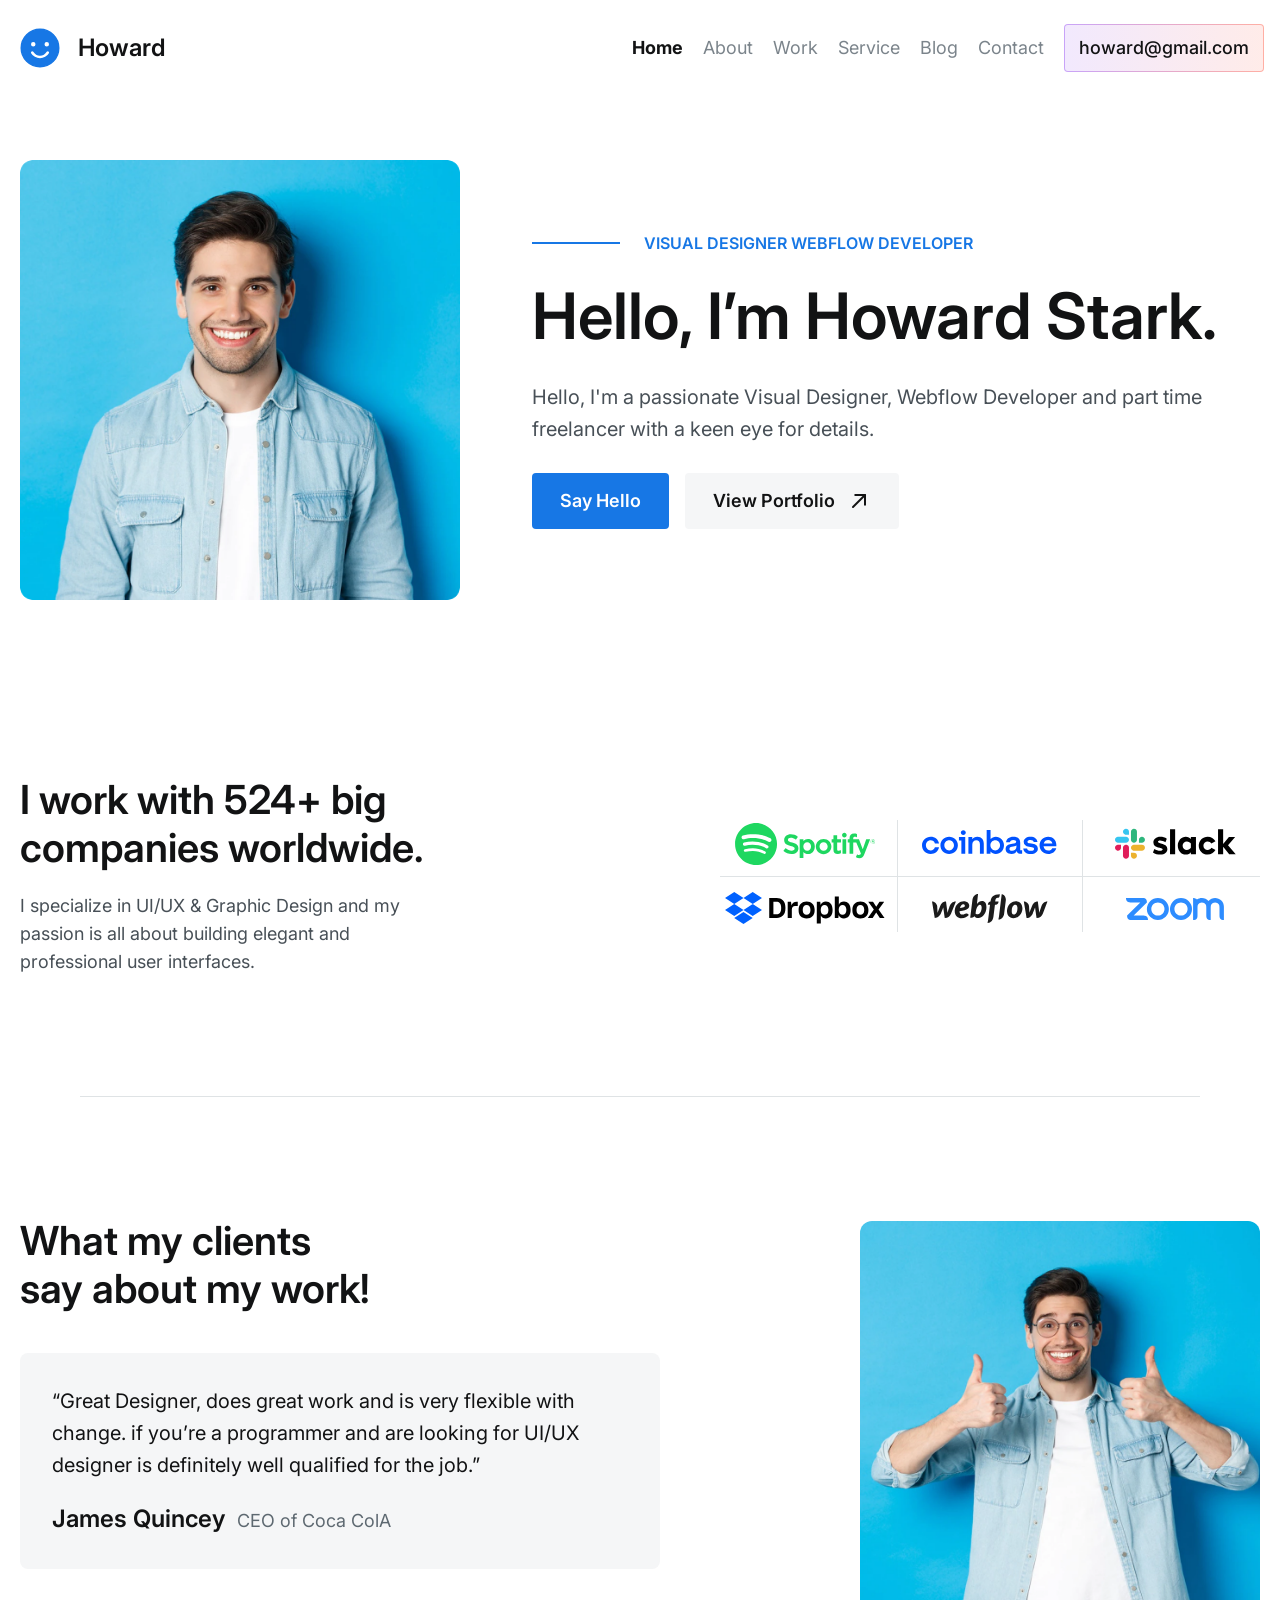
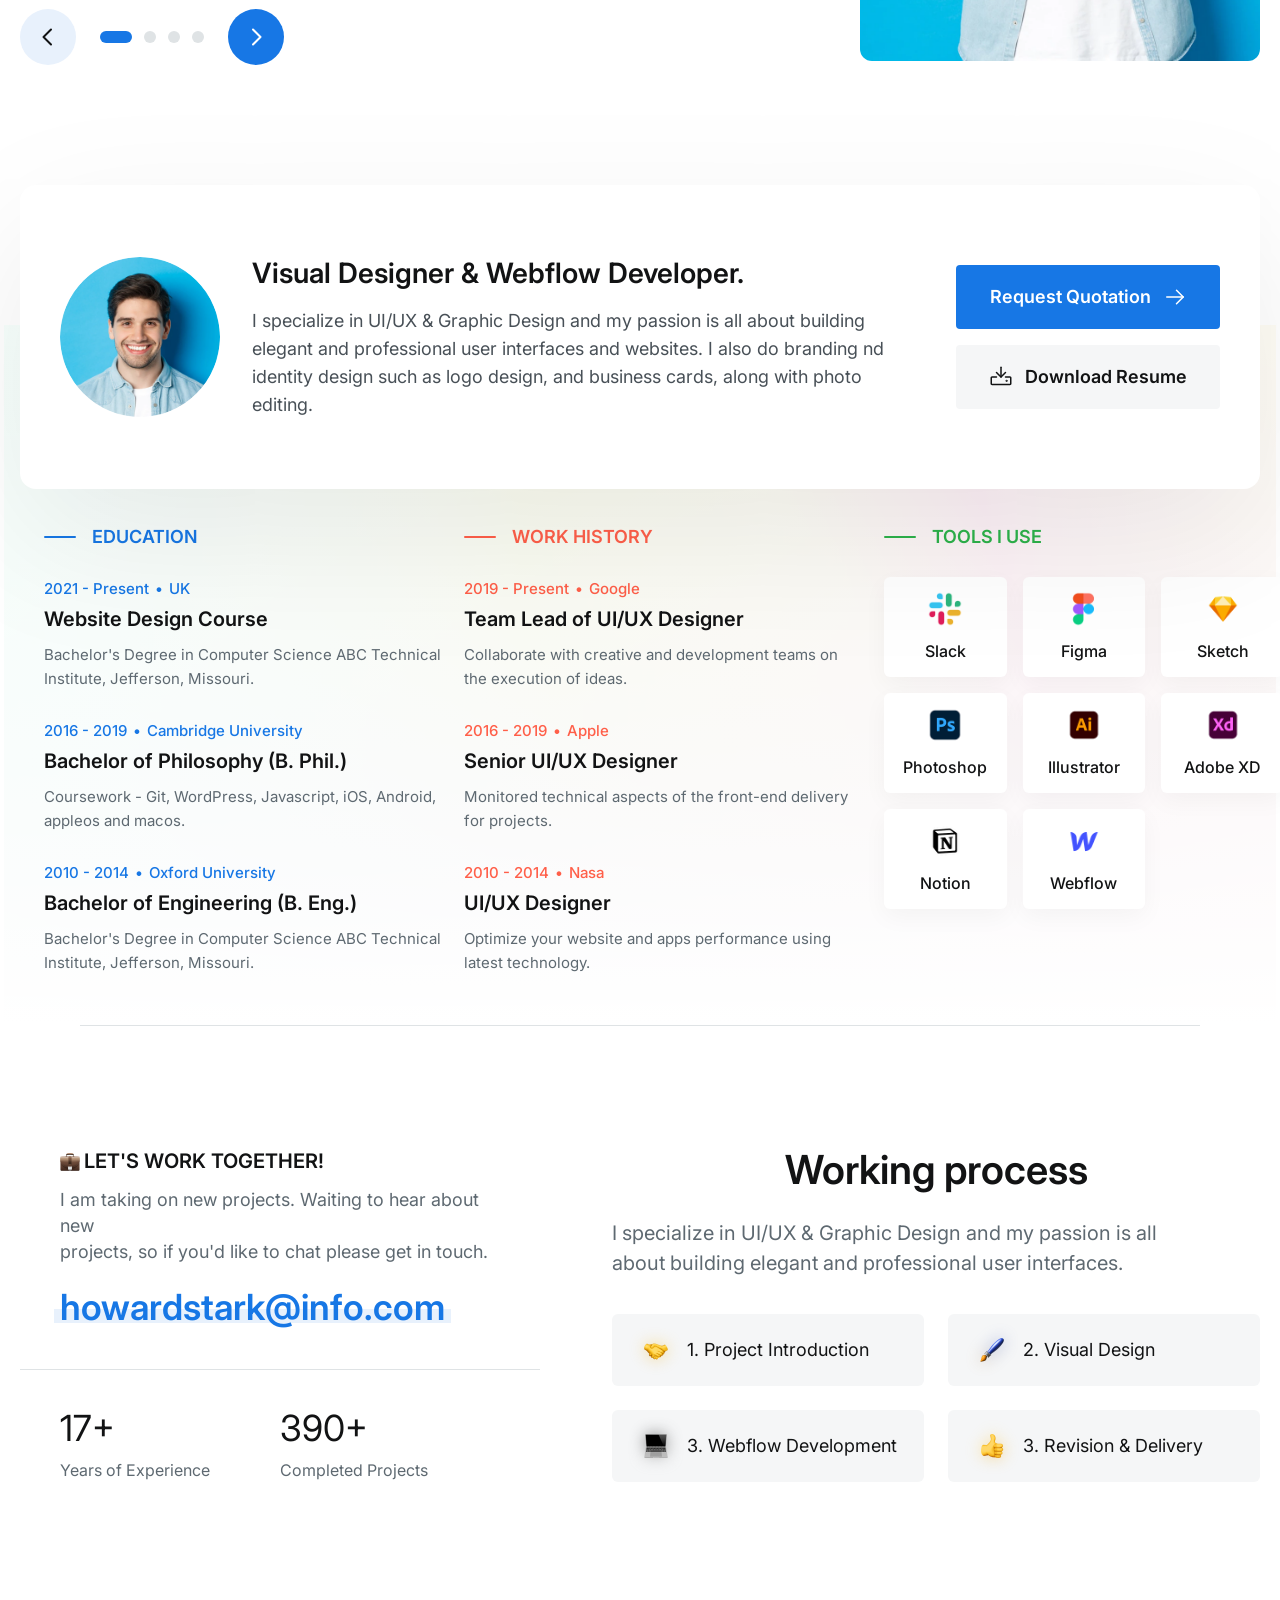
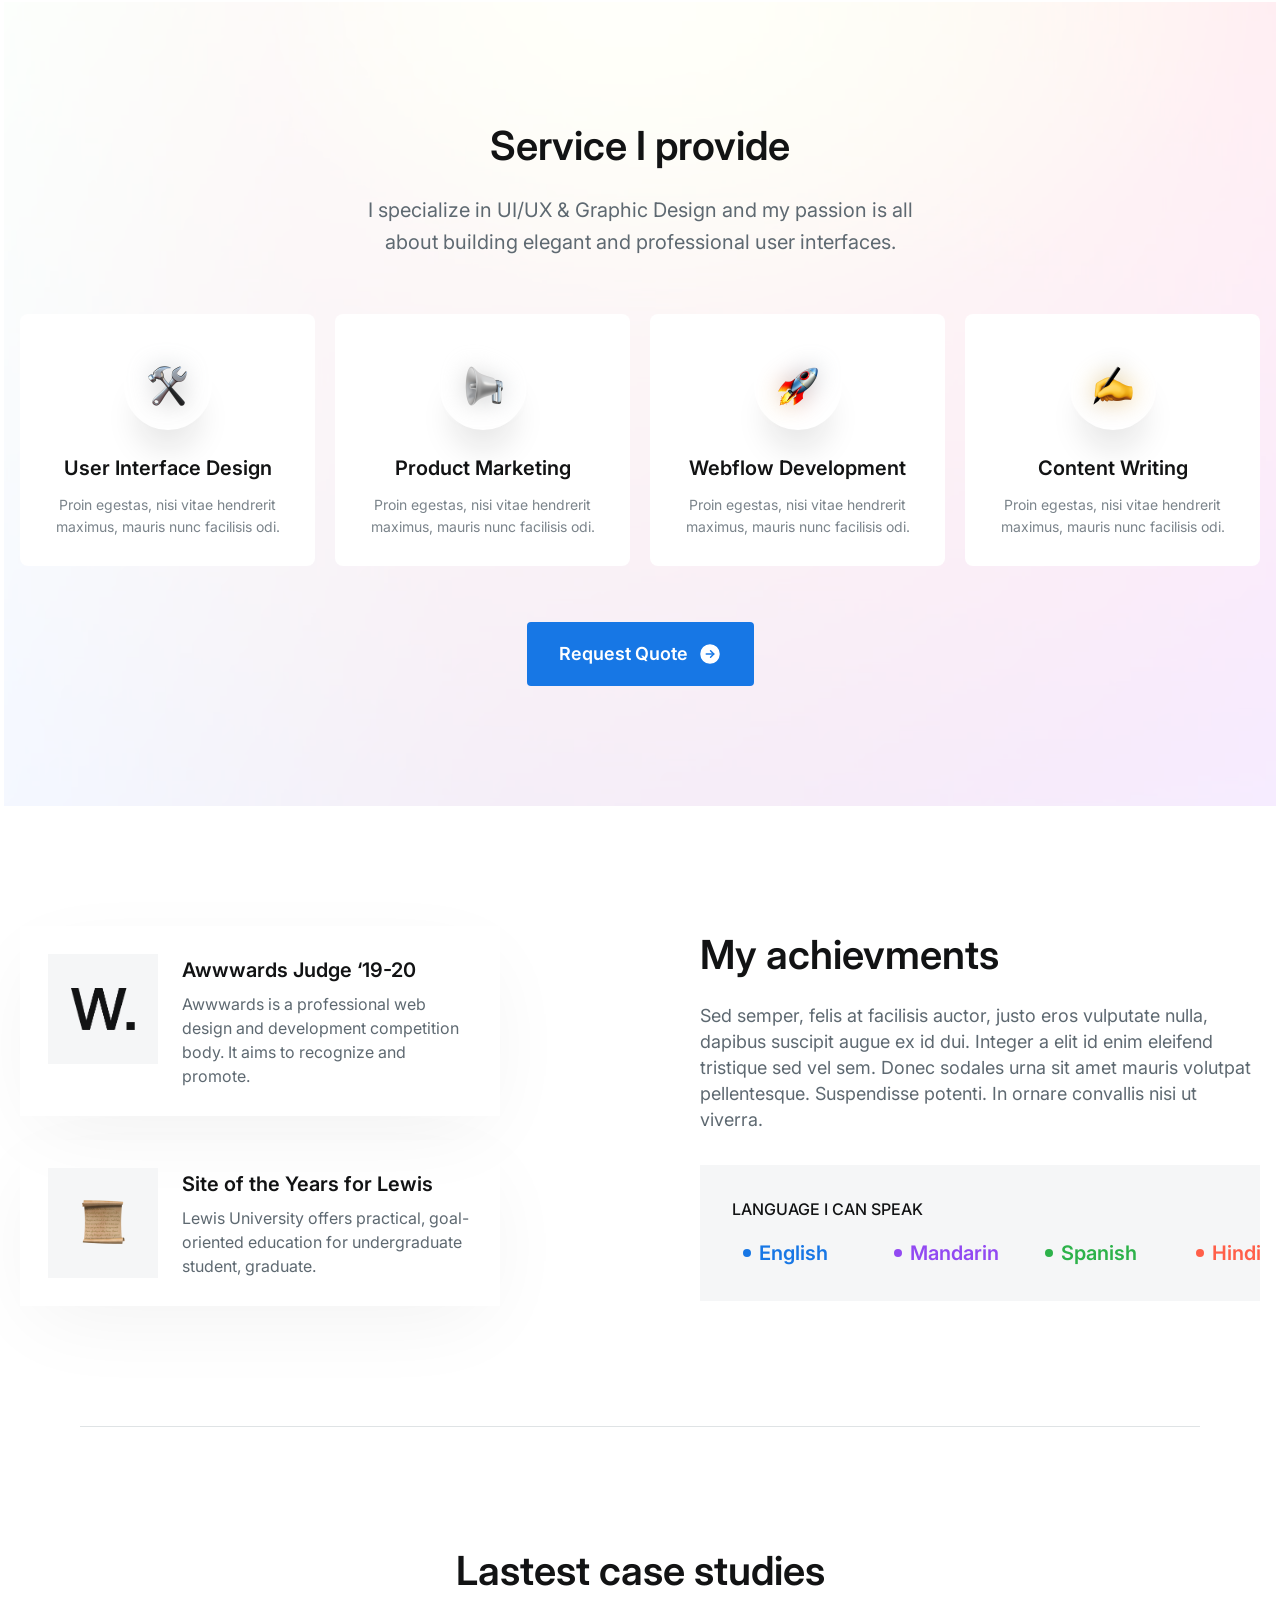
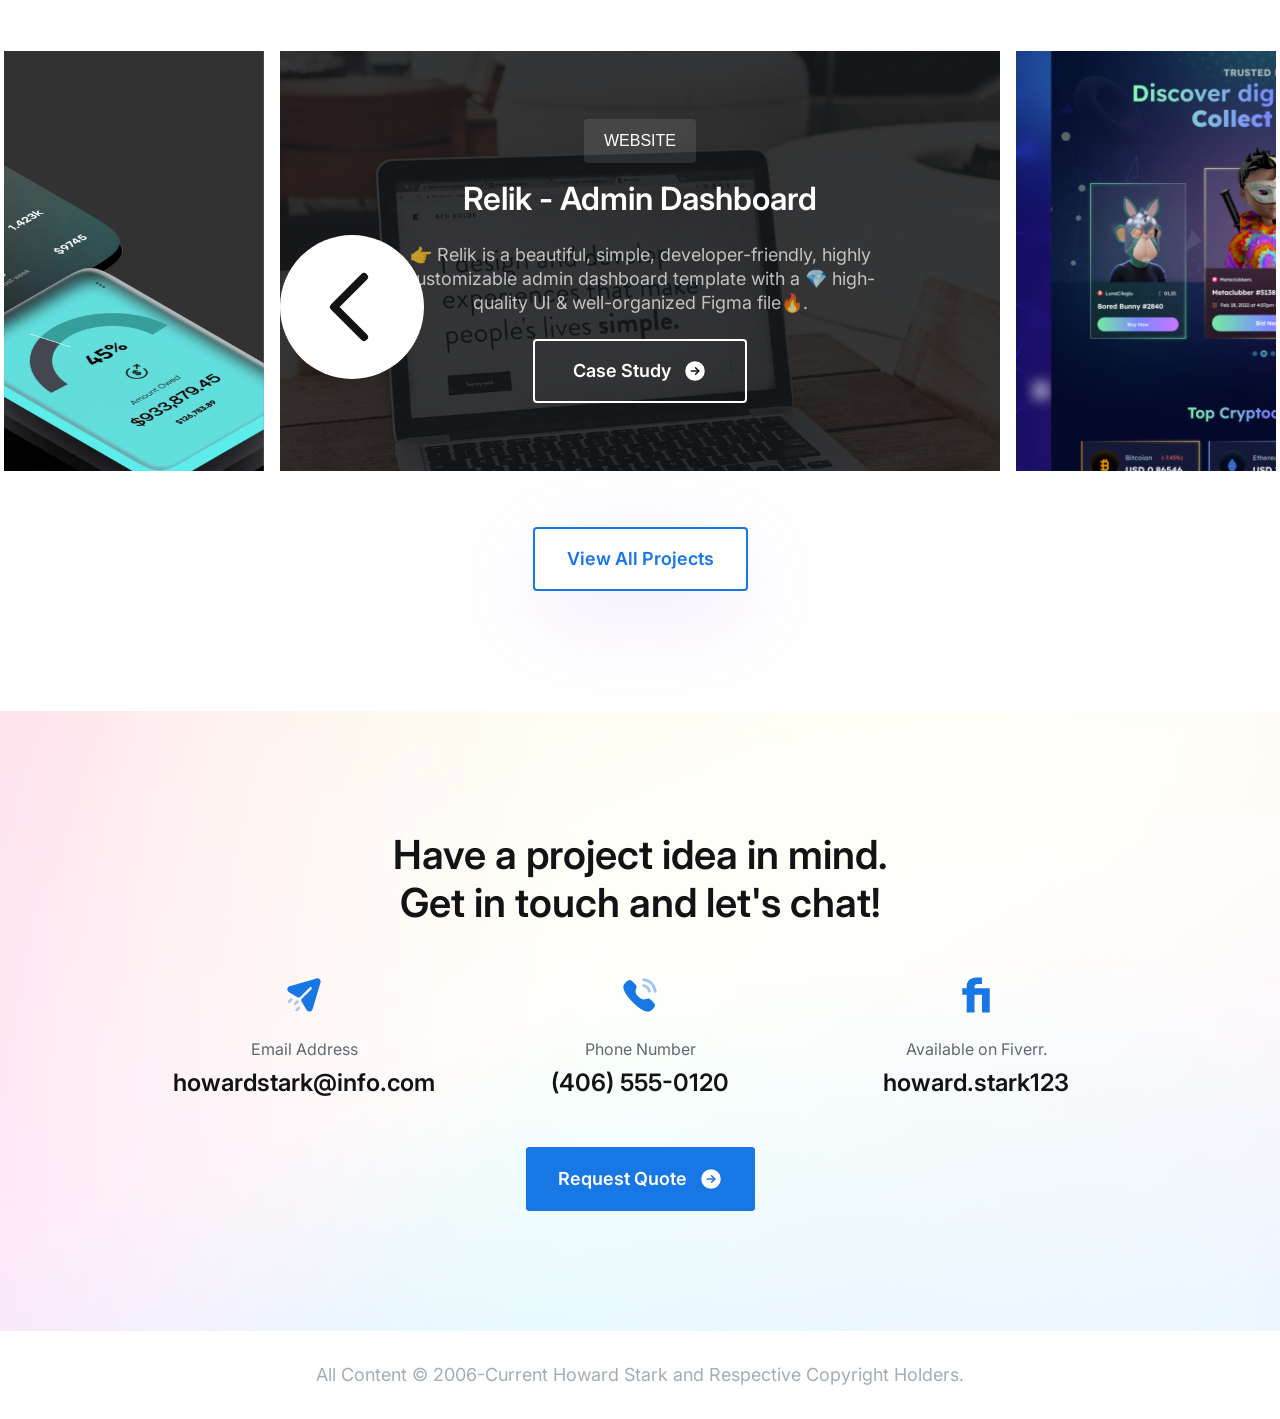
==== commit 908f6843: "Refactor index.html to improve layout and accessibility. Replace SVG icons with PNG images for bette" ====
--- a/task1/index.html
+++ b/task1/index.html
@@ -65,14 +65,14 @@
             <div class="frame552-heading">
               <div class="frame43">
                 <div class="frame43-devider"></div>
-                <p>Visual Designer<br>Webflow Developer</p>
-              </div>
-              <h2>Hello, I’m<br>Howard Stark.</h2>
+                <p>Visual Designer <br>Webflow Developer</p>
+              </div>
+              <h2>Hello, I’m <br>Howard Stark.</h2>
             </div>
             <p>Hello, I'm a passionate Visual Designer, Webflow Developer and part time freelancer with a keen eye for details.</p>
             <div class="frame552-actions">
               <a href="#contact" class="frame552-btn frame552-btn--primary">Say Hello</a>
-              <a href="#portfolio" class="frame552-btn frame552-btn--light">
+              <a href="#portfolio" class="frame552-btn frame552-btn--light" target="_blank" rel="noopener noreferrer">
                 View Portfolio
                 <img src="assets/icons/arrow-topright.svg" alt="">
               </a>
@@ -106,6 +106,10 @@
           <li>
             <img src="assets/icons/zoom.svg" alt="Zoom">
           </li>
+          <span class="company-logo-logo__vline1" style="grid-column:2;grid-row:1/-1" aria-hidden="true"></span>
+          <span class="company-logo-logo__vline2" style="grid-column:4;grid-row:1/-1" aria-hidden="true"></span>
+          <span class="company-logo-logo__hline company-logo-logo__hline--1" aria-hidden="true"></span>
+          <span class="company-logo-logo__hline company-logo-logo__hline--2" aria-hidden="true"></span>
         </ul>
       </section>
 
@@ -150,14 +154,14 @@
             <p>I specialize in UI/UX &amp; Graphic Design and my passion is all about building elegant and professional user interfaces and websites. I also do branding nd identity design such as logo design, and business cards, along with photo editing.</p>
           </div>
           <div class="about-button">
-            <a href="#contact" class="about-button-primary">
-              Request Quotation
+            <button class="about-button-primary">
+              <span>Request Quotation</span>
               <img src="assets/icons/icon-arrowright.svg" alt="">
-            </a>
-            <a href="#contact" class="about-button-secondary">
+            </button>
+            <button class="about-button-secondary">
               <img src="assets/icons/icon-download.svg" alt="">
-              Download Resume
-            </a>
+              <span>Download Resume</span>
+            </button>
           </div>
         </div>
         <!-- ============ Resume ============ -->
@@ -241,35 +245,35 @@
             <h3>Tools i USE</h3>
             <ul class="tools">
               <li class="tool">
-                <img src="assets/icons/slack-vertical.svg" alt="Slack Logo">
+                <img src="assets/icons/slack-vertical.png" alt="Slack Logo">
                 <p>Slack</p>
               </li>
               <li class="tool">
-                <img src="assets/icons/figma-vertical.svg" alt="Figma Logo">
+                <img src="assets/icons/figma-vertical.png" alt="Figma Logo">
                 <p>Figma</p>
               </li>
               <li class="tool">
-                <img src="assets/icons/sketch-vertical.svg" alt="Sketch Logo">
+                <img src="assets/icons/sketch-vertical.png" alt="Sketch Logo">
                 <p>Sketch</p>
               </li>
               <li class="tool">
-                <img src="assets/icons/photoshop-vertical.svg" alt="Photoshop Logo">
+                <img src="assets/icons/photoshop-vertical.png" alt="Photoshop Logo">
                 <p>Photoshop</p>
               </li>
               <li class="tool">
-                <img src="assets/icons/illustrator-vertical.svg" alt="Illustrator Logo">
+                <img src="assets/icons/illustrator-vertical.png" alt="Illustrator Logo">
                 <p>Illustrator</p>
               </li>
               <li class="tool">
-                <img src="assets/icons/adobexd-vertical.svg" alt="Adobe XD Logo">
+                <img src="assets/icons/adobexd-vertical.png" alt="Adobe XD Logo">
                 <p>Adobe XD</p>
               </li>
               <li class="tool">
-                <img src="assets/icons/notion-vertical.svg" alt="Notion Logo">
+                <img src="assets/icons/notion-vertical.png" alt="Notion Logo">
                 <p>Notion</p>
               </li>
               <li class="tool">
-                <img src="assets/icons/webflow-vertical.svg" alt="Webflow Logo">
+                <img src="assets/icons/webflow-vertical.png" alt="Webflow Logo">
                 <p>Webflow</p>
               </li>
             </ul>
@@ -283,7 +287,10 @@
         <div class="contact-info">
           <div class="cta">
             <div class="cta-heading">
-              <h2>💼 LET'S WORK TOGETHER!</h2>
+              <div class="cta-heading-icon">
+                <img src="assets/icons/briefcase-icon.svg" alt="Smile Face">
+                <h2>LET'S WORK TOGETHER!</h2>
+              </div>
               <p>I am taking on new projects. Waiting to hear about new <br>projects, so if you'd like to chat please get in touch.</p>
             </div>
             <div class="cta-email">
@@ -409,7 +416,7 @@
               <img src="assets/icons/award-icon1.png" alt="">
             </div>
             <div class="awards-card-item-content">
-              <h3>W. Awwwards Judge ‘19-20</h3>
+              <h3>Awwwards Judge ‘19-20</h3>
               <p>Awwwards is a professional web design and development competition body. It aims to recognize and promote.</p>
             </div>
           </div>
@@ -479,16 +486,20 @@
           <div class="projects-card-item">
             <img class="projects-card-media" src="assets/img/project3.svg" alt="NFT marketplace preview">
           </div>
-          <button type="button" class="projects-card-button projects-card-button--prev" aria-label="Previous project">
-            <img src="assets/icons/whitecycle-left.svg" alt="">
-          </button>
-          <button type="button" class="projects-card-button projects-card-button--next" aria-label="Next project">
-            <img src="assets/icons/whitecycle-right.svg" alt="">
-          </button>
+          <div class="projects-card-button-container projects-card-button-container--prev">
+            <button type="button" class="projects-card-button" aria-label="Previous project">
+              <img src="assets/icons/CaretLeft.svg" alt="">
+            </button>
+          </div>
+          <div class="projects-card-button-container projects-card-button-container--next">
+            <button type="button" class="projects-card-button" aria-label="Next project">
+              <img src="assets/icons/CaretRight.svg" alt="">
+            </button>
+          </div>
         </div>
         <div class="projects-button">
           <a href="#projects" class="projects-button-primary">
-            View all projects
+            View All Projects
           </a>
         </div>
       </section>
@@ -503,14 +514,14 @@
             <img src="assets/icons/email-icon.svg" alt="">
             <div class="footer-CTA-frame494-content">
               <h3>Email Address</h3>
-              <p>howardstark@info.com</p>
+              <a href="mailto:howardstark@info.com">howardstark@info.com</a>
             </div>
           </div>
           <div class="footer-CTA-frame495">
             <img src="assets/icons/phone-icon.svg" alt="">
             <div class="footer-CTA-frame495-content">
               <h3>Phone Number</h3>
-              <p>(406) 555-0120</p>
+              <a href="tel:+4065550120">(406) 555-0120</a>
             </div>
           </div>
           <div class="footer-CTA-frame496">
--- a/task1/css/style.css
+++ b/task1/css/style.css
@@ -45,16 +45,31 @@
         max-width: min(1120px, 100%);
         margin-inline: auto;
     }
+    .frame552-heading h2 br {
+        display: none;
+    }
+    .frame43 p br {
+        display: none;
+    }
+    .main {
+        padding-inline: clamp(16px, calc((100vw - 1240px) / 2), 300px);
+    }
 }
 @media (max-width: 1024px) {
     .devider {
         max-width: 100%;
         width: 100%;
     }
+    .main {
+        padding-inline: clamp(16px, calc((100vw - 1160px) / 2), 300px);
+    }
 }
 @media (max-width: 768px) {
     .devider {
         max-width: 100%;
+    }
+    .main {
+        padding-inline: clamp(16px, calc((100vw - 1080px) / 2), 300px);
     }
 }
 
@@ -146,7 +161,7 @@
     font: var(--main-body-large-400);
     line-height: 26px;
     text-align: center;
-    color: var(--color-gray600);
+    color: var(--color-gray400);
 }
 
 .navbar-items a:hover {
@@ -169,7 +184,6 @@
     align-items: center;
     padding: 0px 24px;
     width: 100%;
-    margin: 0 auto;
     max-width: 219px;
     height: 56px;
     background: linear-gradient(90deg, rgba(146, 73, 242, 0.12) 0%, rgba(255, 95, 73, 0.12) 100%);
@@ -179,19 +193,12 @@
         linear-gradient(90deg, rgba(146, 73, 242, 0.12) 0%, rgba(255, 95, 73, 0.12) 100%) padding-box,
         linear-gradient(#fff, #fff) padding-box,
         linear-gradient(90deg, rgba(146, 73, 242, 0.5) 0%, rgba(255, 95, 73, 0.5) 100%) border-box;
-    background-origin: border-box;
+}
+
+.navbar__mail a {
     font: var(--main-body-large-500);
-    line-height: 56px;
-    text-align: center;
-    white-space: nowrap;
     color: var(--color-gray900);
-    flex: none;
-    order: 6;
-    flex-grow: 0;
-}
-
-.navbar__mail a {
-    color: var(--color-gray900);
+
 }
 
 @media (max-width: 1439px) {
@@ -231,7 +238,6 @@
     }
 
     .navbar-items {
-        flex-wrap: wrap;
         justify-content: flex-end;
         gap: 12px 16px;
         flex: 1 1 auto;
@@ -244,7 +250,7 @@
     }
 
     .navbar__mail {
-        max-width: none;
+        max-width: 219px;
         height: 44px;
         line-height: 44px;
         padding: 0 14px;
@@ -354,7 +360,7 @@
 .frame552-content p {
     font-family: var(--font-main);
     font-weight: 400;
-    font-size: 22px;
+    font-size: 23px;
     line-height: 36px;
     color: var(--color-gray600);
 }
@@ -379,6 +385,7 @@
     font: var(--main-cap2);
     line-height: 64px;
     white-space: nowrap;
+    transition: background-color 0.25s ease, color 0.25s ease, opacity 0.25s ease;
 }
 
 .frame552-btn--primary {
@@ -386,9 +393,17 @@
     color: var(--color-white);
 }
 
+.frame552-btn--primary:hover {
+    background: var(--color-main600);
+}
+
 .frame552-btn--light {
     background: var(--color-gray50);
     color: var(--color-gray900);
+}
+
+.frame552-btn--light:hover {
+    background: var(--color-gray100);
 }
 
 @media (max-width: 1439px) {
@@ -544,31 +559,27 @@
 .company-logo-logo {
     width: 648px;
     height: 216px;
-
+    position: relative;
     display: grid;
-    grid-template-columns: repeat(3, 216px);
-    grid-template-rows: repeat(2, 108px);
+    grid-template-columns: 1fr 16px 1fr 16px 1fr;
+    grid-template-rows: 1fr 16px 1fr;
 
     margin: 0;
     padding: 0;
     list-style: none;
 }
 
+.company-logo-logo li:nth-child(1) { grid-column: 1; grid-row: 1; }
+.company-logo-logo li:nth-child(2) { grid-column: 3; grid-row: 1; }
+.company-logo-logo li:nth-child(3) { grid-column: 5; grid-row: 1; }
+.company-logo-logo li:nth-child(4) { grid-column: 1; grid-row: 3; }
+.company-logo-logo li:nth-child(5) { grid-column: 3; grid-row: 3; }
+.company-logo-logo li:nth-child(6) { grid-column: 5; grid-row: 3; }
+
 .company-logo-logo li {
     display: flex;
     align-items: center;
     justify-content: center;
-
-    border-right: 1px solid var(--color-gray200);
-    border-bottom: 1px solid var(--color-gray200);
-}
-
-.company-logo-logo li:nth-child(3n) {
-    border-right: none;
-}
-
-.company-logo-logo li:nth-child(n + 4) {
-    border-bottom: none;
 }
 
 .company-logo-logo img {
@@ -579,6 +590,45 @@
     max-height: 96px;
 }
 
+.company-logo-logo__vline1 {
+    grid-column: 2;
+    grid-row: 1 / -1;
+    width: 1px;
+    height: 100%;
+    justify-self: center;
+    background: var(--color-gray100);
+}
+
+.company-logo-logo__vline2 {
+    grid-column: 4;
+    grid-row: 1 / -1;
+    width: 1px;
+    height: 100%;
+    justify-self: center;
+    background: var(--color-gray100);
+}
+
+.company-logo-logo__hline--1 {
+    grid-column: 1 / -1;
+    grid-row: 2;
+    width: 100%;
+    height: 1px;
+    align-self: center;
+    background: var(--color-gray100);
+    pointer-events: none;
+}
+
+.company-logo-logo__hline--2 {
+    grid-column: 1 / -1;
+    grid-row: 4; /* đường ngang thứ 2 */
+    width: 100%;
+    height: 1px;
+    align-self: center;
+    background: var(--color-gray100);
+    pointer-events: none;
+    display: none; /* ẩn trên desktop */
+}
+
 @media (max-width: 1439px) {
     .company-logo {
         padding-block: 120px;
@@ -598,10 +648,11 @@
         line-height: 28px;
     }
     .company-logo-logo {
-        width: 540px;
-        height: 180px;
-        grid-template-columns: repeat(3, 180px);
-        grid-template-rows: repeat(2, 90px);
+        width: 100%;
+        max-width: 540px;
+        height: auto;
+        grid-template-columns: 1fr 16px 1fr 16px 1fr;
+        grid-template-rows: 1fr 16px 1fr;
     }
     .company-logo-logo img {
         max-width: 160px;
@@ -611,7 +662,7 @@
 @media (max-width: 1024px) {
     .company-logo {
         flex-direction: column;
-        align-items: flex-start;
+        align-items: center;
         padding-block: 80px;
         gap: 40px;
     }
@@ -626,10 +677,10 @@
     }
     .company-logo-logo {
         width: 100%;
-        max-width: 648px;
+        max-width: 540px;
         height: auto;
-        grid-template-columns: repeat(3, 1fr);
-        grid-template-rows: repeat(2, minmax(96px, auto));
+        grid-template-columns: 1fr 16px 1fr 16px 1fr;
+        grid-template-rows: 1fr 16px 1fr;
     }
     .company-logo-logo img {
         max-width: 140px;
@@ -650,25 +701,21 @@
         line-height: 26px;
     }
     .company-logo-logo {
-        grid-template-columns: repeat(2, 1fr);
-        grid-template-rows: none;
-    }
-    .company-logo-logo li {
-        border-right: 1px solid var(--color-gray200);
-        border-bottom: 1px solid var(--color-gray200);
-    }
-    .company-logo-logo li:nth-child(3n) {
-        border-right: 1px solid var(--color-gray200);
-    }
-    .company-logo-logo li:nth-child(2n) {
-        border-right: none;
-    }
-    .company-logo-logo li:nth-child(n + 4) {
-        border-bottom: 1px solid var(--color-gray200);
-    }
-    .company-logo-logo li:nth-last-child(-n + 2) {
-        border-bottom: none;
-    }
+        grid-template-columns: 1fr 16px 1fr;
+        grid-template-rows: 1fr 16px 1fr 16px 1fr;
+    }
+    .company-logo-logo li:nth-child(1) { grid-column: 1; grid-row: 1; }
+    .company-logo-logo li:nth-child(2) { grid-column: 3; grid-row: 1; }
+    .company-logo-logo li:nth-child(3) { grid-column: 1; grid-row: 3; }
+    .company-logo-logo li:nth-child(4) { grid-column: 3; grid-row: 3; }
+    .company-logo-logo li:nth-child(5) { grid-column: 1; grid-row: 5; }
+    .company-logo-logo li:nth-child(6) { grid-column: 3; grid-row: 5; }
+    .company-logo-logo__vline1 { grid-column: 2; grid-row: 1 / -1; }
+    .company-logo-logo__vline2 { display: none; }
+    .company-logo-logo__hline--2 {
+        display: block;
+    }
+
     .company-logo-logo img {
         max-width: 120px;
         max-height: 64px;
@@ -714,6 +761,7 @@
     gap: 24px;
     padding: 40px;
     background: var(--color-gray50);
+    border-radius: 8px;
 }
 
 .frame551-testimonial > p {
@@ -729,6 +777,7 @@
     flex-direction: row;
     align-items: center;
     justify-content: flex-start;
+    align-items: baseline;
     gap: 12px;
 }
 
@@ -749,6 +798,7 @@
     height: 512px;
     object-fit: cover;
     border-radius: 12px;
+    align-self: center;
 }
 
 .frame551-text-actions {
@@ -792,7 +842,7 @@
     width: 12px;
     height: 12px;
     border-radius: 50%;
-    background: var(--color-gray200);
+    background: var(--color-gray100);
     flex: none;
 }
 
@@ -836,6 +886,9 @@
     .frame551-content h2 {
         font-size: 36px;
         line-height: 44px;
+    }
+    .frame551-content h2 br {
+        display: none;
     }
     .frame551-testimonial {
         padding: 28px;
@@ -934,11 +987,10 @@
     right: 0;
     bottom: 0;
     left: 0;
-    background: linear-gradient(
-        180deg,
-        rgba(255, 255, 255, 0.92) 0%,
-        rgba(255, 255, 255, 1) 100%
-    );
+    background: 
+        linear-gradient( 180deg, rgba(255, 255, 255, 0.92) 0%, rgba(255, 255, 255, 1) 100%),
+        url("../assets/img/bg-about.png") center / cover no-repeat,
+        #F5F6F7;
     z-index: -1;
     pointer-events: none;
     left: calc(clamp(16px, (100vw - 1320px) / 2, 300px) * -1);
@@ -952,12 +1004,12 @@
     align-items: center;
     align-content: flex-start;
     gap: 40px;
-    padding: 56px 56px;
+    padding: 56px;
     border-radius: 16px;
     background: #ffffff;
     overflow: hidden;
     box-shadow: 0 48px 148px 0 rgba(18, 19, 20, 0.08);
-    max-height: 304px;
+    height: 304px;
     position: absolute;
     top: 0;
     left: 0;
@@ -973,12 +1025,13 @@
 }
 
 .about-content {
-    width: 35vw;
+    width: 180px;
     display: flex;
     flex-direction: column;
     align-items: flex-start;
     justify-content: center;
     gap: 20px;
+    flex: 1 1 0;
 }
 
 .about-content h2 {
@@ -995,31 +1048,30 @@
 }
 
 .about-button {
-    width: 100%;
-    max-width: 20%;
+    width: 264px;
     flex: none;
     display: flex;
     flex-direction: column;
     align-items: stretch;
     gap: 16px;
-    flex: 1 1 0;
     min-width: 0;
     max-width: none;
 }
 
-.about-button a {
+.about-button button {
     display: flex;
     flex-direction: row;
     align-items: center;
     justify-content: center;
     gap: 12px;
-    height: 56px;
     padding: 0 32px;
     border-radius: 4px;
-    font: var(--main-h5);
+}
+
+.about-button button span {
+    font: var(--main-cap2);
     line-height: 64px;
     white-space: nowrap;
-    height: 64px;
 }
 
 .about-button img {
@@ -1034,7 +1086,7 @@
 }
 
 .about-button-secondary {
-    background: var(--color-gray100);
+    background: var(--color-gray50);
     color: var(--color-gray900);
 }
 
@@ -1088,7 +1140,7 @@
     }
     .about-me::before,
     .about-me::after {
-        top: 0;
+        top: 152px;
     }
     .about {
         position: relative;
@@ -1186,8 +1238,8 @@
     display: flex;
     flex-direction: row;
     align-items: center;
-    gap: 12px;
-    font: var(--main-h5);
+    gap: 16px;
+    font: var(--main-cap2);
     line-height: 24px;
     text-transform: uppercase;
 }
@@ -1248,7 +1300,7 @@
     display: flex;
     flex-direction: row;
     align-items: center;
-    gap: 4px;
+    gap: 6px;
     color: var(--color-main500);
     font: var(--main-body-small-500);
     line-height: 20px;
@@ -1308,7 +1360,7 @@
     width: 100%;
     height: 100%;
     background: var(--color-white);
-    box-shadow: 0px 8px 24px 0px #1213141A;
+    box-shadow: 0px 8px 24px rgba(18, 19, 20, 0.04);
 }
 
 .tool img {
@@ -1328,6 +1380,7 @@
         top: 340px;
         gap: 20px;
         padding-block: 0 120px;
+        margin-inline: clamp(0px, 2vw, 24px);
     }
 
     .education,
@@ -1354,6 +1407,7 @@
         height: auto;
         grid-template-rows: repeat(3, minmax(100px, auto));
         gap: 16px;
+        margin-inline: auto;
     }
 
     .tool img {
@@ -1369,7 +1423,8 @@
         left: auto;
         grid-template-columns: 1fr;
         gap: 40px;
-        padding-block: 0 80px;
+        padding-block: 0 100px;
+        margin-inline: clamp(0px, 2vw, 24px);
     }
 
     .education,
@@ -1390,6 +1445,7 @@
         grid-template-columns: repeat(3, minmax(0, 1fr));
         grid-template-rows: repeat(3, minmax(96px, auto));
         gap: 16px;
+        margin-inline: auto;
     }
 }
 
@@ -1397,6 +1453,7 @@
     .resume {
         gap: 32px;
         padding-block: 0 56px;
+        margin-inline: clamp(0px, 2vw, 24px);
     }
 
     .resume h3 {
@@ -1432,6 +1489,7 @@
         grid-template-columns: repeat(3, minmax(0, 1fr));
         grid-template-rows: none;
         gap: 12px;
+        margin-inline: auto;
     }
 
     .tool {
@@ -1494,14 +1552,29 @@
     align-items: start;
 } 
 
+.cta-heading-icon {
+    display: flex;
+    flex-direction: row;
+    gap: 4px;
+    align-items: center;
+}
+
+.cta-heading-icon img {
+    width: 20px;
+    height: 20px;
+    object-fit: contain;
+    display: block;
+}
+
 .cta-heading h2 {
     font: var(--main-cap1);
     color: var(--color-gray900);
     line-height: 28px;
+    margin: 0
 }
 
 .cta-heading p {
-    font: var(--main-body-regular-400);
+    font: var(--main-body-large-400);
     color: var(--color-gray500);
     line-height: 26px;
     width: 100%;
@@ -1603,7 +1676,7 @@
 }
 
 .content-heading p {
-    font: var(--main-body-regular-400);
+    font: var(--main-body-xl-400);
     color: var(--color-gray500);
     line-height: 30px;
     width: 100%;
@@ -1627,7 +1700,7 @@
     height: 72px;
     width: 312px;
     background-color: var(--color-gray50);
-    border-radius: 12px;
+    border-radius: 6px;
     padding: 24px;
     justify-content: space-between;
 }
@@ -1733,6 +1806,7 @@
 
 .service-card-item {
     width: 100%;
+    max-width: 306px;
     height: 100%;
     max-height: 268px;
     display: flex;
@@ -1743,6 +1817,7 @@
     background-color: var(--color-white);
     padding: 32px 24px;
     border-radius: 8px;
+
 }
 
 .service-card-item-icon {
@@ -1765,7 +1840,7 @@
 .service-card-item-icon .icon-service-blur {
     z-index: 1;
     opacity: 0.5;
-    filter: blur(24px);
+    filter: blur(12px);
 }
 
 .service-card-item-icon img:not(.icon-service-blur) {
@@ -1776,8 +1851,8 @@
     position: absolute;
     top: 50%;
     left: 50%;
-    width: 104px;
-    height: 104px;
+    width: 88px;
+    height: 88px;
     transform: translate(-50%, -50%);
     border-radius: 50%;
     background: var(--color-white);
@@ -1806,7 +1881,7 @@
 
 .service-card-item-content p {
     font: var(--main-body-small-400);
-    color: var(--color-gray500);
+    color: var(--color-gray400);
     text-align: center;
     line-height: 22px;
 }
@@ -1869,7 +1944,7 @@
     justify-content: center;
     align-items: start;
     gap: 24px;
-    box-shadow: 0px 0px 32px 0px #1213141A;
+    box-shadow: 0px 24px 88px -16px rgba(18, 19, 20, 0.06);
     padding: 32px;
 }
 
@@ -2175,7 +2250,9 @@
     justify-content: center;
     gap: 12px;
     padding: 0 40px;
-    border: 2px solid var(--color-white);
+    border: none;
+    outline: 2px solid var(--color-white);
+    outline-offset: -2px;
     border-radius: 4px;
     font: var(--main-cap2);
     line-height: 64px;
@@ -2198,22 +2275,45 @@
     align-items: center;
     justify-content: center;
     padding: 0;
-    transform: translate(-50%, -50%);
+}
+
+.projects-card-button-container {
+    position: absolute;
+    top: 50%;
+    transform: translateY(-50%);
+    z-index: 3;
+}
+
+.projects-card-button-container--prev { 
+    left: 300px;
+    top: 208px;
+}
+.projects-card-button-container--next { 
+    left: 1548px; 
+    top: 208px;
+}
+
+.projects-card-button {
+    width: 72px;
+    height: 72px;
+    border: none;
+    padding: 0;
+    background: transparent;
+    cursor: pointer;
+    display: flex;
+    align-items: center;
+    justify-content: center;
 }
 
 .projects-card-button img {
-    width: 120px;
-    height: 120px;
-    max-width: none;
-}
-
-.projects-card-button--prev {
-    left: calc(50% - min(70vw, 1344px) / 2);
-}
-
-.projects-card-button--next {
-    left: calc(50% + min(70vw, 1344px) / 2);
-}
+    width: 24px;
+    height: 24px;
+    padding: 24px;
+    border-radius: 50%;
+    background: var(--color-white);
+    box-sizing: content-box;
+}
+
 
 /* ============ (Projects Button) ============ */
 .projects-button {
@@ -2240,7 +2340,7 @@
     color: var(--color-main500);
     background: var(--color-white);
     border: 2px solid var(--color-main500);
-    box-shadow: 0px 24px 48px 0px var(--color-main50);
+    filter: drop-shadow(0px 24px 48px rgba(146, 73, 242, 0.12));
 }
 
 /* ============ (Footer) ============ */
@@ -2342,6 +2442,16 @@
 .footer-CTA-frame494 p,
 .footer-CTA-frame495 p,
 .footer-CTA-frame496 p {
+    font: var(--main-h4);
+    color: var(--color-gray900);
+    text-align: center;
+    width: 100%;
+    line-height: 32px;
+}
+
+.footer-CTA-frame494 a,
+.footer-CTA-frame495 a,
+.footer-CTA-frame496 a {
     font: var(--main-h4);
     color: var(--color-gray900);
     text-align: center;
@@ -2397,7 +2507,7 @@
 
 .footer-copyright h2 {
     font: var(--main-body-large-400);
-    color: var(--color-gray500);
+    color: #A5ACB5;
     line-height: 24px;
 }
 
@@ -2412,9 +2522,11 @@
         gap: 40px;
     }
 
-    .cta {
+    .cta,
+    .fun-fact {
         max-width: 440px;
         gap: 20px;
+        margin-inline: clamp(0px, 2vw, 24px);
     }
 
     .cta-email p {
@@ -2435,10 +2547,11 @@
     .content-heading h4 {
         font-size: 40px;
         line-height: 48px;
+        margin-inline: auto;
     }
 
     .content-process {
-        min-width: 0;
+        max-width: 312px;
         width: 100%;
     }
 
@@ -2462,11 +2575,19 @@
         max-width: 100%;
         align-items: flex-start;
     }
+    .cta,
+    .fun-fact {
+        margin-inline: clamp(0px, 2vw, 24px);
+    }
 
     .cta,
     .cta-heading p,
     .content-heading p {
         max-width: 100%;
+    }
+
+    .content-heading p{
+        text-align: center;
     }
 
     .cta-email p {
@@ -2494,17 +2615,19 @@
         grid-template-columns: 1fr;
         grid-template-rows: none;
         gap: 16px;
+        margin-inline: auto;
     }
 
     .content-process-item {
         width: 100%;
-        max-width: none;
+        max-width: 312px;
         height: auto;
         min-height: 64px;
     }
 
     .content-process-item > p {
         min-width: 0;
+        text-align: center;
     }
 }
 
@@ -2554,6 +2677,7 @@
     .content-heading p {
         font-size: 14px;
         line-height: 24px;
+        text-align: center;
     }
 
     .content-process-item {
@@ -2610,11 +2734,14 @@
         grid-template-columns: repeat(2, minmax(0, 1fr));
         height: auto;
         gap: 20px;
+        justify-items: center; 
     }
 
     .service-card-item {
         max-height: none;
         height: auto;
+        width: 100%;
+        max-width: 306px;
     }
 
     .service-button {
@@ -2678,7 +2805,7 @@
     }
 
     .awards-card-item {
-        max-width: 100%;
+        max-width: 556px;
         max-height: none;
         padding: 28px;
     }
@@ -2698,19 +2825,18 @@
 @media (max-width: 1024px) {
     .awards {
         flex-direction: column;
-        align-items: flex-start;
         gap: 40px;
         padding-block: 80px;
     }
 
     .awards-card,
     .awards-content {
-        max-width: 100%;
+        max-width: 556px;
         height: auto;
     }
 
     .awards-card-item {
-        max-width: 100%;
+        max-width: 556px;
         max-height: none;
     }
 
@@ -2842,7 +2968,6 @@
     .projects-card {
         height: auto;
         min-height: 0;
-        grid-template-columns: 1fr;
         gap: 16px;
     }
 
